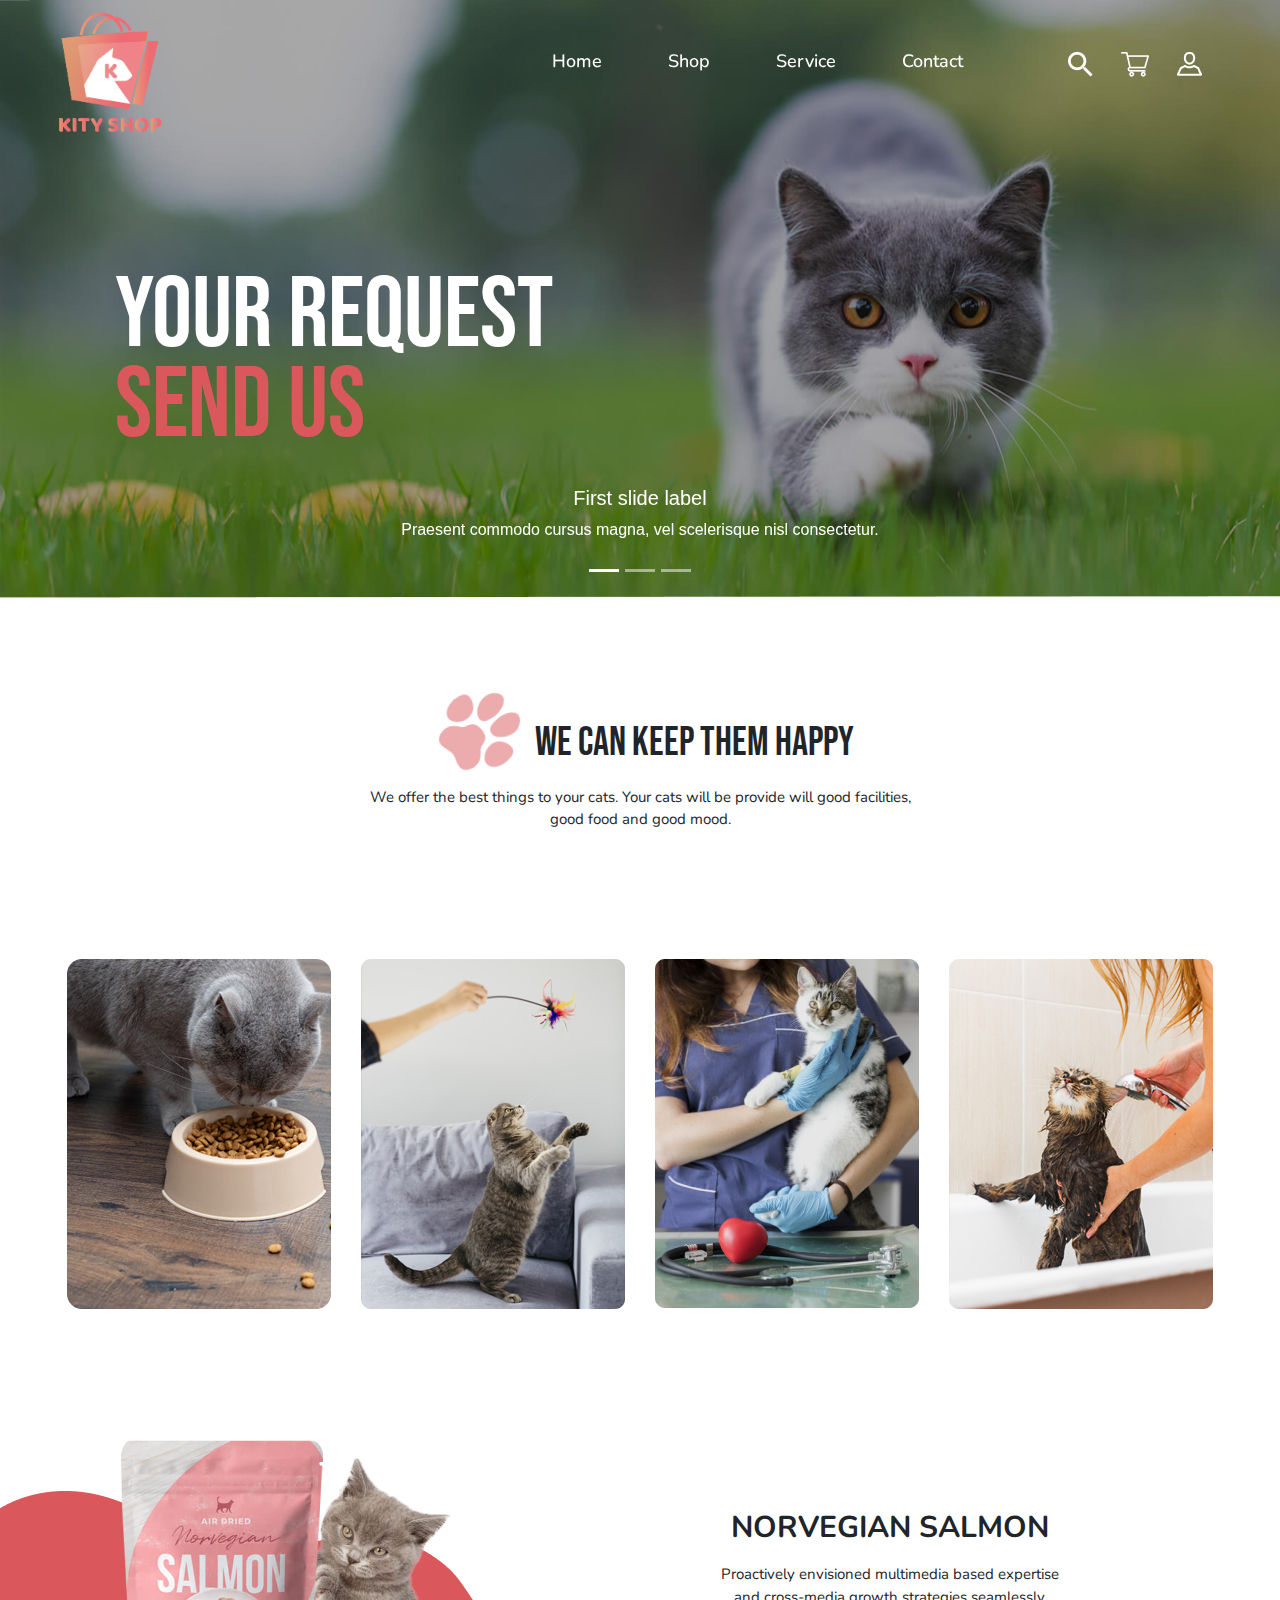
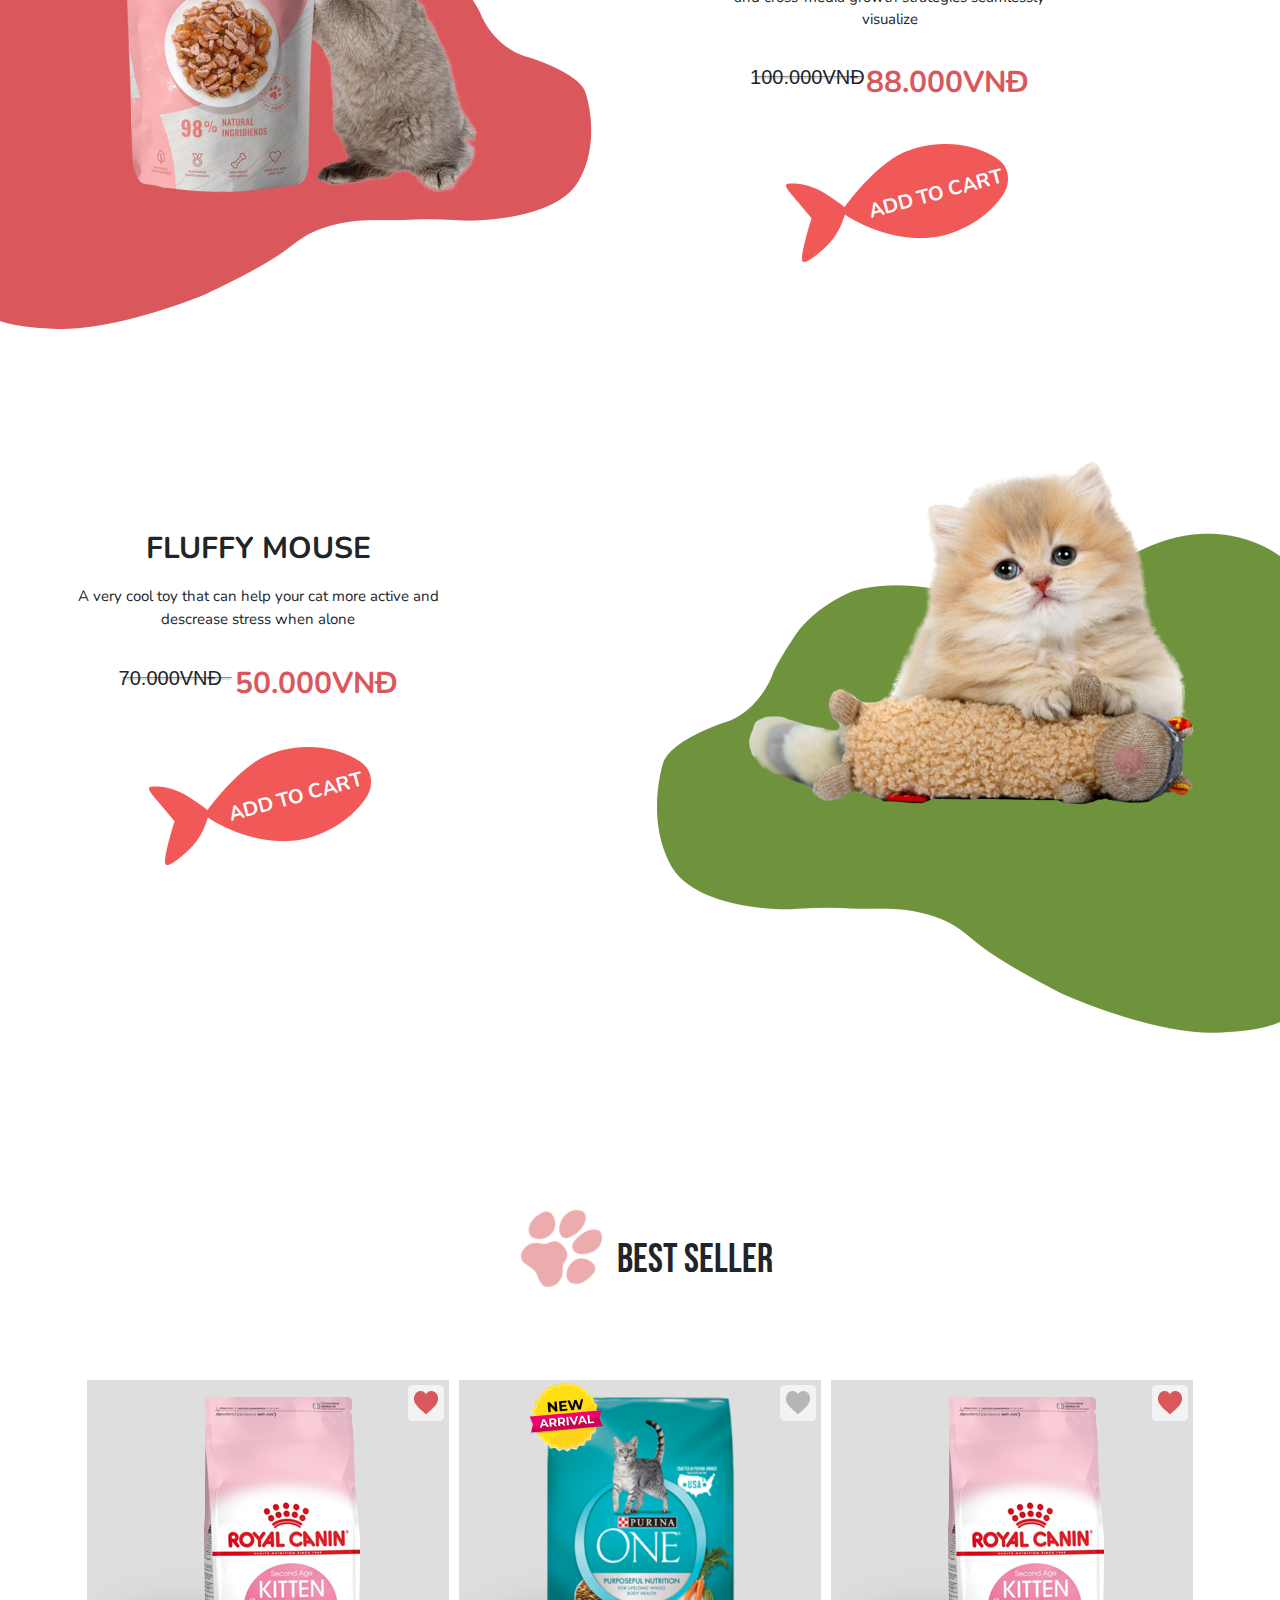
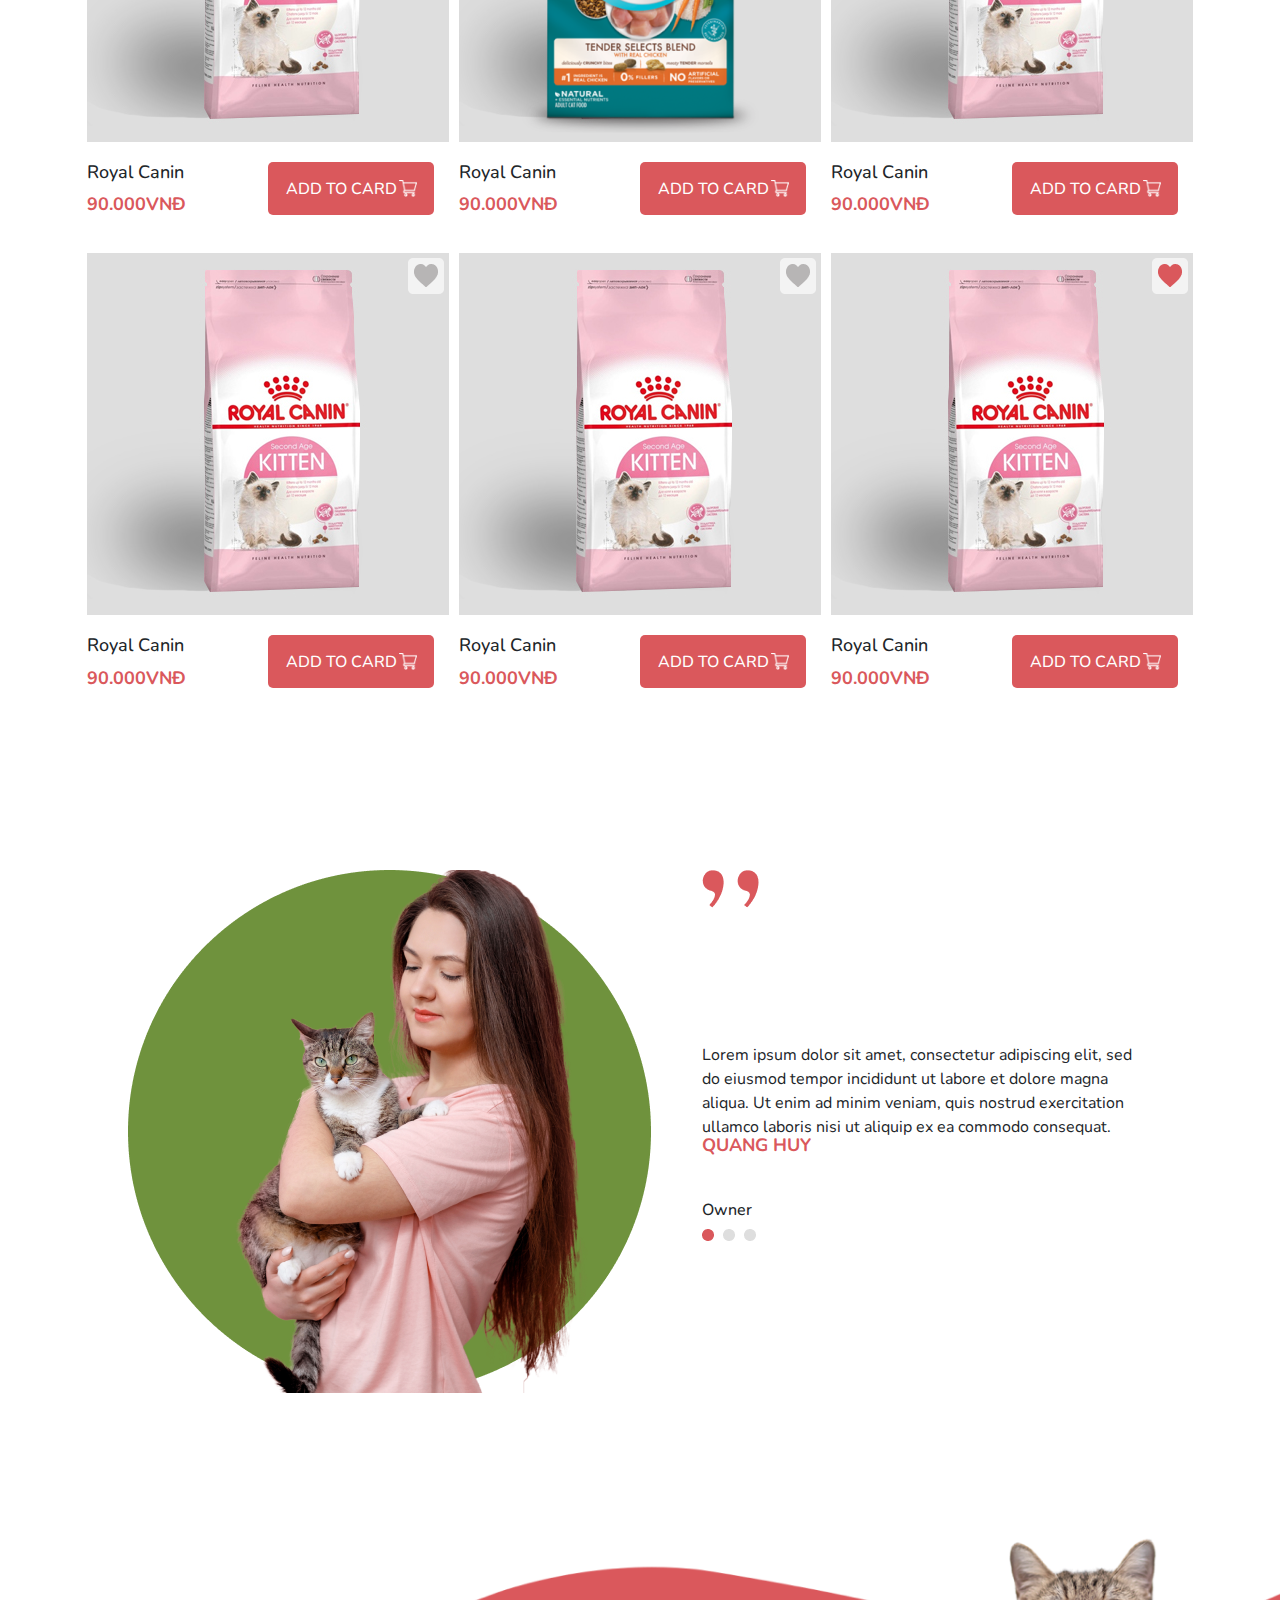
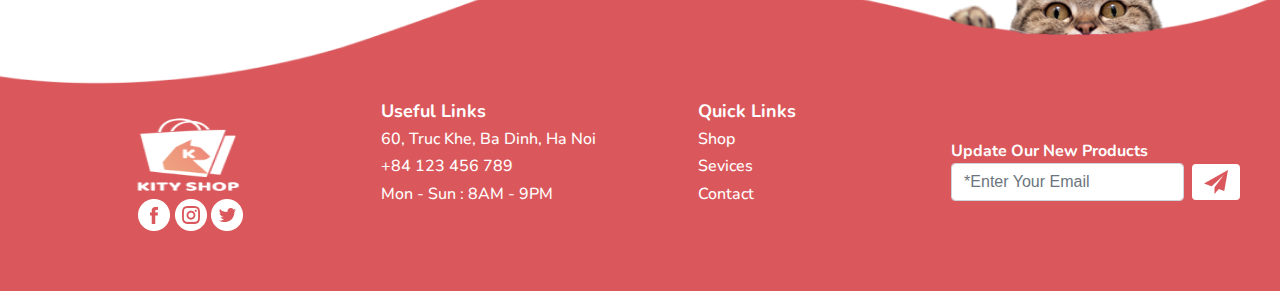
==== index.html @ b486cd7b "Abc" ====
<!DOCTYPE html>
<html lang="en">

<head>
    <meta charset="UTF-8">
    <meta name="viewport" content="width=device-width, initial-scale=1.0">
    <title>Document</title>
    <link href="https://fonts.googleapis.com/css2?family=Nunito&display=swap" rel="stylesheet">
    <link href="https://fonts.googleapis.com/css2?family=Bebas+Neue&display=swap" rel="stylesheet">

    <!-- css bs4 -->
    <link rel="stylesheet" href="https://stackpath.bootstrapcdn.com/bootstrap/4.3.1/css/bootstrap.min.css" integrity="sha384-ggOyR0iXCbMQv3Xipma34MD+dH/1fQ784/j6cY/iJTQUOhcWr7x9JvoRxT2MZw1T" crossorigin="anonymous">

    <link rel="stylesheet" href="./style/index/style.css">

</head>

<body>

    <div id="carouselId" class="carousel slide slideOfYou" data-ride="carousel">
        <div class="menu">
            <img src="./public/image/logo-final.png" alt="" class="menu-logo">
            <div class="menu-between">
                <h3 class="between-child"><a href="#">Home</a></h3>
                <h3 class="between-child"><a href="#">Shop</a></h3>
                <h3 class="between-child"><a href="#">Service</a></h3>
                <h3 class="between-child"><a href="./contact.html">Contact</a></h3>
            </div>
            <div class="menu-right">
                <a href="#"><img src="./public/icons/search.png" alt=""></i>
                </a>
                <a href="#"><img src="./public/icons/shopping.png" alt=""></a>
                <a href="#"><img src="./public/icons/user.png" alt=""></a>
            </div>
        </div>
        <h1 class="sendUs">SEND US</h1>
        <h2 class="yourRequest">YOUR REQUEST</h2>

        <ol class="carousel-indicators">
            <li data-target="#carouselId" data-slide-to="0" class="active"></li>
            <li data-target="#carouselId" data-slide-to="1"></li>
            <li data-target="#carouselId" data-slide-to="2"></li>
        </ol>
        <div class="carousel-inner" role="listbox">
            <div class="carousel-item active">
                <img src="./public/image/index/header.png" alt="First slide">
                <div class="carousel-caption d-none d-md-block">
                    <h5>First slide label</h5>
                    <p>Praesent commodo cursus magna, vel scelerisque nisl consectetur.</p>
                </div>
            </div>
            <div class="carousel-item">
                <img src="./public/image/index/header.png" alt="Second slide">
                <div class="carousel-caption d-none d-md-block">
                    <h5>Second slide label</h5>
                    <p>Praesent commodo cursus magna, vel scelerisque nisl consectetur.</p>
                </div>
            </div>
            <div class="carousel-item">
                <img src="./public/image/index/header.png" alt="Third slide">
                <div class="carousel-caption d-none d-md-block">
                    <h5>Third slide label</h5>
                    <p>Praesent commodo cursus magna, vel scelerisque nisl consectetur.</p>
                </div>
            </div>
        </div>
        <!-- <a class="carousel-control-prev" href="#carouselId" role="button" data-slide="prev">
            <span class="carousel-control-prev-icon" aria-hidden="true"></span>
            <span class="sr-only">Previous</span>
        </a>
        <a class="carousel-control-next" href="#carouselId" role="button" data-slide="next">
            <span class="carousel-control-next-icon" aria-hidden="true"></span>
            <span class="sr-only">Next</span>
        </a> -->
    </div>


    <!-- <header>
        <div class="menu">
            <img src="./public/image/logo-final.png" alt="" class="menu-logo">
            <div class="menu-between">
                <h3 class="between-child"><a href="#">Home</a></h3>
                <h3 class="between-child"><a href="#">Shop</a></h3>
                <h3 class="between-child"><a href="#">Service</a></h3>
                <h3 class="between-child"><a href="#">Contact</a></h3>
            </div>
            <div class="menu-right">
                <a href="#"><img src="./public/icons/search.png" alt=""></i>
                </a>
                <a href="#"><img src="./public/icons/shopping.png" alt=""></a>
                <a href="#"><img src="./public/icons/user.png" alt=""></a>
            </div>
        </div>
        <h1 class="sendUs">SEND US</h1>
        <h2 class="yourRequest">YOUR REQUEST</h2>
    </header> -->

    <main>
        <div class="main1">
            <div class="chan">
                <img src="./public/image/index/chan.png" class="xoay" alt="">
                <span class="weCan">We can keep them happy</span>
            </div>
            <span class="weOffer">We offer the best things to your cats. Your cats will be provide will good facilities,
                    <br/>
                    good food and good mood.</span>
        </div>

        <div class="main2">
            <div class="anh1">
                <img src="./public/image/index/food-go.png" alt="">
            </div>
            <div class="anh2">
                <img src="./public/image/index/accessories.png" alt="">
            </div>
            <div class="anh3">
                <img src="./public/image/index/cat-health.png" alt="">
            </div>
            <div class="anh4">
                <img src="./public/image/index/cat-spa.png" alt="">
            </div>
        </div>

        <div class="main3">
            <div class="img3">
                <img src="./public/image/index/salmon.png" alt="">
            </div>
            <div class="tex3">
                <h3>NORVEGIAN SALMON</h3>
                <span>Proactively envisioned multimedia based expertise and cross-media growth strategies seamlessly visualize</span>
                <div class="price">
                    <div class="hr">
                        <h5>100.000VNĐ</h5>
                        <img src="./public/image/index/hr.png" alt="">
                    </div>
                    <h3>88.000VNĐ</h3>
                </div>
                <div class="fish">
                    <img src="./public/image/index/fish.png" alt="">
                    <span>ADD TO CART</span>
                </div>
            </div>
        </div>

        <div class="main4">
            <div class="tex4">
                <h3>FLUFFY MOUSE</h3>
                <span>A very cool toy that can help your cat more active and descrease stress when alone</span>
                <div class="price">
                    <div class="hr">
                        <h5>70.000VNĐ</h5>
                        <img src="./public/image/index/hr.png" alt="">
                    </div>
                    <h3>50.000VNĐ</h3>
                </div>
                <div class="fish">
                    <img src="./public/image/index/fish.png" alt="">
                    <span>ADD TO CART</span>
                </div>
            </div>
            <div class="img4">
                <img src="./public/image/index/fulffy-mouse.png" alt="">
            </div>
        </div>

        <div class="b-seller">
            <img src="./public/image/index/chan.png" class="xoay" alt="">
            <span class="weCan">BEST SELLER</span>
        </div>

        <div class="main5">
            <div class="cate">
                <div class="prod">
                    <img class="prod-child1" src="./public/image/index/heart.png" alt="">
                    <img class="prod-child2" src="./public/image/index/product.png" alt="product">
                    <div class="add-cart">
                        <div class="tex">
                            <h3>Royal Canin</h3>
                            <span>90.000VNĐ</span>
                        </div>
                        <div class="btn-cart">
                            <button class="btn-flex">
                                <h4>ADD TO CARD</h4>
                                <img src="./public/icons/shopping-mini.png" alt="i">
                            </button>
                        </div>
                    </div>
                </div>

                <div class="prodImg">
                    <img class="prodImg4" src="./public/image/index/new-arrival.png" alt="">
                    <img class="prodImg3" src="./public/image/index/heart-default.png" alt="">
                    <img class="prodImg2" src="./public/image/index/product1.png" alt="product">
                    <img class="prodImg1" src="./public/image/index/product.png" alt="product">
                    <div class="add-cart">
                        <div class="tex">
                            <h3>Royal Canin</h3>
                            <span>90.000VNĐ</span>
                        </div>
                        <div class="btn-cart">
                            <button class="btn-flex">
                                <h4>ADD TO CARD</h4>
                                <img src="./public/icons/shopping-mini.png" alt="i">
                            </button>
                        </div>
                    </div>
                </div>
                <div class="prod">
                    <img class="prod-child1" src="./public/image/index/heart.png" alt="">
                    <img class="prod-child2" src="./public/image/index/product.png" alt="product">
                    <div class="add-cart">
                        <div class="tex">
                            <h3>Royal Canin</h3>
                            <span>90.000VNĐ</span>
                        </div>
                        <div class="btn-cart">
                            <button class="btn-flex">
                                <h4>ADD TO CARD</h4>
                                <img src="./public/icons/shopping-mini.png" alt="i">
                            </button>
                        </div>
                    </div>
                </div>
            </div>
            <div class="cate" style="margin-top:10px">
                <div class="prod">
                    <img class="prod-child1" src="./public/image/index/heart-default.png" alt="">
                    <img class="prod-child2" src="./public/image/index/product.png" alt="product">
                    <div class="add-cart">
                        <div class="tex">
                            <h3>Royal Canin</h3>
                            <span>90.000VNĐ</span>
                        </div>
                        <div class="btn-cart">
                            <button class="btn-flex">
                                <h4>ADD TO CARD</h4>
                                <img src="./public/icons/shopping-mini.png" alt="i">
                            </button>
                        </div>
                    </div>
                </div>
                <div class="prod">
                    <img class="prod-child1" src="./public/image/index/heart-default.png" alt="">
                    <img class="prod-child2" src="./public/image/index/product.png" alt="product">
                    <div class="add-cart">
                        <div class="tex">
                            <h3>Royal Canin</h3>
                            <span>90.000VNĐ</span>
                        </div>
                        <div class="btn-cart">
                            <button class="btn-flex">
                                <h4>ADD TO CARD</h4>
                                <img src="./public/icons/shopping-mini.png" alt="i">
                            </button>
                        </div>
                    </div>
                </div>
                <div class="prod">
                    <img class="prod-child1" src="./public/image/index/heart.png" alt="">
                    <img class="prod-child2" src="./public/image/index/product.png" alt="product">
                    <div class="add-cart">
                        <div class="tex">
                            <h3>Royal Canin</h3>
                            <span>90.000VNĐ</span>
                        </div>
                        <div class="btn-cart">
                            <button class="btn-flex">
                                <h4>ADD TO CARD</h4>
                                <img src="./public/icons/shopping-mini.png" alt="i">
                            </button>
                        </div>
                    </div>
                </div>
            </div>
        </div>

        <div class="main6">
            <div class="img6">
                <img class="img6-1" src="./public/image/index/owner.png" alt="owner">
                <img src="./public/image/index/owner-green.png" alt="">
            </div>
            <div class="tex6">
                <img src="./public/image/index/icon-owenr.png" alt="">
                <span>Lorem ipsum dolor sit amet, consectetur adipiscing elit, sed do eiusmod tempor incididunt ut labore et dolore magna aliqua. Ut enim ad minim veniam, quis nostrud exercitation ullamco laboris nisi ut aliquip ex ea commodo consequat.</span>
                <h3>QUANG HUY</h3>
                <h4>Owner</h4>
                <div class="icons-main6">
                    <img src="./public/image/index/ellipse1.png" alt="icon">
                    <img src="./public/image/index/ellipse2.png" alt="icon">
                    <img src="./public/image/index/ellipse2.png" alt="icon">
                </div>
            </div>
        </div>
    </main>

    <footer>
        <img src="./public/image/footer.png" class="bg" alt="">
        <div class="footer-logo">
            <div class="kity-shop">
                <img src="./public/image/logo-footer.png" class="logo" alt="" srcset="">
                <div class="icons">
                    <img src="./public/icons/GroupFB.png" alt="">
                    <img src="./public/icons/GroupCamera.png" alt="">
                    <img src="./public/icons/GroupTwiter.png" alt="">
                </div>
            </div>
            <div class="about-us">
                <h2 class="top">Useful Links</h2>
                <h3 class="text1">60, Truc Khe, Ba Dinh, Ha Noi</h3>
                <h3 class="text1">+84 123 456 789</h3>
                <h3 class="text1">Mon - Sun : 8AM - 9PM</h3>
            </div>
            <div class="quick-link">
                <h2 class="top">Quick Links</h2>
                <h3 class="text2">Shop</h3>
                <h3 class="text2">Sevices</h3>
                <h3 class="text2">Contact</h3>
            </div>
            <div class="update-our">
                <span>Update Our New Products</span>
                <div class="text-input">
                    <form class="form-inline">
                        <label class="sr-only" for="inlineFormInputName2">Name</label>
                        <input type="text" class="form-control mb-2 mr-sm-2" id="inlineFormInputName2" placeholder="*Enter Your Email">
                        <label class="sr-only" for="inlineFormInputGroupUsername2">Username</label>
                        <button type="submit" class="btn btn-primary mb-2" style="background-color: white; border: none;"><img src="./public/icons/send 1.png" alt=""></button>
                    </form>
                </div>
            </div>
        </div>
    </footer>

    <!-- jquery -->
    <script src="https://code.jquery.com/jquery-3.3.1.slim.min.js" integrity="sha384-q8i/X+965DzO0rT7abK41JStQIAqVgRVzpbzo5smXKp4YfRvH+8abtTE1Pi6jizo" crossorigin="anonymous"></script>
    <script src="https://cdnjs.cloudflare.com/ajax/libs/popper.js/1.14.7/umd/popper.min.js" integrity="sha384-UO2eT0CpHqdSJQ6hJty5KVphtPhzWj9WO1clHTMGa3JDZwrnQq4sF86dIHNDz0W1" crossorigin="anonymous"></script>
    <script src="https://stackpath.bootstrapcdn.com/bootstrap/4.3.1/js/bootstrap.min.js" integrity="sha384-JjSmVgyd0p3pXB1rRibZUAYoIIy6OrQ6VrjIEaFf/nJGzIxFDsf4x0xIM+B07jRM" crossorigin="anonymous"></script>
</body>

</html>
---- style/index/style.css ----
* {
  margin: 0;
  padding: 0; }

.slideOfYou {
  position: relative;
  z-index: 1; }
  .slideOfYou .menu {
    z-index: 2;
    position: absolute;
    display: flex;
    width: 100%; }
    .slideOfYou .menu .menu-logo {
      width: 18%;
      height: 18%; }
    .slideOfYou .menu .menu-between {
      width: 41%;
      display: flex;
      margin-left: 10%;
      padding-left: 10%;
      padding-top: 4%; }
      .slideOfYou .menu .menu-between .between-child {
        margin-left: 18%;
        font-size: 18px;
        font-family: "Nunito", sans-serif; }
        .slideOfYou .menu .menu-between .between-child a {
          text-decoration: none;
          color: white; }
          .slideOfYou .menu .menu-between .between-child a:hover {
            text-decoration: underline;
            transition: 0.5s;
            text-decoration-color: #da585c; }
    .slideOfYou .menu .menu-right {
      width: 20%;
      padding-top: 4%;
      margin-left: 15%; }
      .slideOfYou .menu .menu-right img {
        font-size: 32px;
        padding-left: 10%; }
  .slideOfYou .sendUs {
    position: absolute;
    z-index: 2;
    color: #da585c;
    margin-top: 27%;
    margin-left: 9%;
    font-size: 100px;
    font-family: "Bebas Neue", cursive; }
  .slideOfYou .yourRequest {
    z-index: 2;
    position: absolute;
    color: white;
    margin-top: 20%;
    margin-left: 9%;
    font-size: 100px;
    font-family: "Bebas Neue", cursive; }

header {
  background-image: url("../../public/image/index/header.png");
  background-repeat: no-repeat;
  background-attachment: fixed;
  background-size: 100% 93%;
  width: 100%;
  height: 600px; }
  header .menu {
    display: flex;
    width: 100%; }
    header .menu .menu-logo {
      width: 18%;
      height: 18%; }
    header .menu .menu-between {
      width: 41%;
      display: flex;
      padding-left: 20%;
      padding-top: 4%; }
      header .menu .menu-between .between-child {
        margin-left: 10%;
        font-size: 18px;
        font-family: "Nunito", sans-serif; }
        header .menu .menu-between .between-child a {
          text-decoration: none;
          color: white; }
          header .menu .menu-between .between-child a:hover {
            text-decoration: underline;
            transition: 0.5s;
            text-decoration-color: #da585c; }
    header .menu .menu-right {
      width: 20%;
      padding-top: 4%;
      margin-left: -3%; }
      header .menu .menu-right img {
        font-size: 32px;
        padding-left: 10%; }
  header .sendUs {
    color: #da585c;
    margin-top: 5%;
    margin-left: 9%;
    font-size: 100px;
    font-family: "Bebas Neue", cursive; }
  header .yourRequest {
    color: white;
    margin-left: 9%;
    font-size: 100px;
    font-family: "Bebas Neue", cursive; }

main .main1 {
  margin-top: 6%;
  margin-bottom: 10%; }
  main .main1 .chan {
    display: flex;
    font-family: "Bebas Neue", cursive;
    font-size: 40px;
    justify-content: center; }
    main .main1 .chan .xoay {
      transform: rotate(-10deg); }
    main .main1 .chan .weCan {
      padding-top: 3%; }
  main .main1 .weOffer {
    width: 100%;
    display: block;
    text-align: center;
    font-family: "Nunito", sans-serif;
    font-size: 15px; }
main .main2 {
  display: flex;
  justify-content: center; }
  main .main2 img {
    padding: 0px 15px 0px 15px; }
main .main3 {
  display: flex;
  width: 100%;
  margin-top: 120px; }
  main .main3 .img3 {
    width: 50%; }
  main .main3 .tex3 {
    width: 50%;
    margin-left: 6%;
    margin-right: 17%;
    padding-top: 5%; }
    main .main3 .tex3 h3 {
      margin-top: 5%;
      font-family: "Nunito", sans-serif;
      font-size: 30px;
      font-weight: bold;
      text-align: center; }
    main .main3 .tex3 span {
      margin-top: 5%;
      font-size: 15px;
      font-family: "Nunito", sans-serif;
      display: block;
      text-align: center; }
    main .main3 .tex3 .price {
      margin-top: 5%;
      display: flex;
      justify-content: center; }
      main .main3 .tex3 .price .hr {
        margin-top: 5%;
        position: relative; }
        main .main3 .tex3 .price .hr h5 {
          position: absolute; }
        main .main3 .tex3 .price .hr img {
          height: 4px;
          width: 116px; }
      main .main3 .tex3 .price h3 {
        color: #da585c;
        font-family: "Nunito", sans-serif;
        font-size: 30px;
        font-weight: bold; }
    main .main3 .tex3 .fish {
      position: relative;
      margin-top: 5%; }
      main .main3 .tex3 .fish img {
        margin-left: 20%;
        margin-top: 5%; }
      main .main3 .tex3 .fish span {
        top: 35px;
        left: 150px;
        position: absolute;
        transform: rotate(-15deg);
        font-family: "Nunito", sans-serif;
        font-size: 20px;
        font-weight: bold;
        color: white; }
main .main4 {
  width: 100%;
  display: flex;
  margin-top: 120px;
  margin-bottom: 120px; }
  main .main4 .tex4 {
    width: 50%;
    margin-left: 6%;
    margin-right: 17%;
    padding-top: 5%; }
    main .main4 .tex4 h3 {
      margin-top: 5%;
      font-family: "Nunito", sans-serif;
      font-size: 30px;
      font-weight: bold;
      text-align: center; }
    main .main4 .tex4 span {
      margin-top: 5%;
      font-size: 15px;
      font-family: "Nunito", sans-serif;
      display: block;
      text-align: center; }
    main .main4 .tex4 .price {
      margin-top: 5%;
      display: flex;
      justify-content: center; }
      main .main4 .tex4 .price .hr {
        margin-top: 5%;
        position: relative; }
        main .main4 .tex4 .price .hr h5 {
          position: absolute; }
        main .main4 .tex4 .price .hr img {
          height: 4px;
          width: 116px; }
      main .main4 .tex4 .price h3 {
        color: #da585c;
        font-family: "Nunito", sans-serif;
        font-size: 30px;
        font-weight: bold; }
    main .main4 .tex4 .fish {
      position: relative;
      margin-top: 5%; }
      main .main4 .tex4 .fish img {
        margin-left: 20%;
        margin-top: 5%; }
      main .main4 .tex4 .fish span {
        top: 35px;
        left: 150px;
        position: absolute;
        transform: rotate(-15deg);
        font-family: "Nunito", sans-serif;
        font-size: 20px;
        font-weight: bold;
        color: white; }
  main .main4 .img4 {
    width: 50%; }
    main .main4 .img4 img {
      float: right; }
main .b-seller {
  display: flex;
  font-family: "Bebas Neue", cursive;
  font-size: 40px;
  justify-content: center; }
  main .b-seller .xoay {
    transform: rotate(-10deg); }
  main .b-seller .weCan {
    padding-top: 3%; }
main .main5 {
  margin: 6%; }
  main .main5 .cate {
    display: flex;
    justify-content: center; }
    main .main5 .cate .prod {
      margin-left: 5px;
      margin-right: 5px;
      position: relative; }
      main .main5 .cate .prod .prod-child1 {
        position: absolute;
        top: 5px;
        right: 5px; }
      main .main5 .cate .prod .add-cart {
        display: flex;
        width: 100%;
        margin-top: 20px;
        margin-bottom: 25px; }
        main .main5 .cate .prod .add-cart .tex {
          width: 50%; }
          main .main5 .cate .prod .add-cart .tex h3 {
            font-size: 18px;
            font-family: "Nunito", sans-serif; }
          main .main5 .cate .prod .add-cart .tex span {
            font-size: 18px;
            font-family: "Nunito", sans-serif;
            color: #da585c;
            font-weight: bold; }
        main .main5 .cate .prod .add-cart .btn-cart {
          width: 50%; }
          main .main5 .cate .prod .add-cart .btn-cart .btn-flex {
            display: flex;
            justify-content: center;
            align-items: center;
            width: 166px;
            height: 53px;
            border: none;
            background-color: #da585c;
            border-radius: 5px; }
            main .main5 .cate .prod .add-cart .btn-cart .btn-flex h4 {
              padding-top: 10px;
              font-family: "Nunito", sans-serif;
              font-size: 16px;
              display: inline;
              color: white; }
            main .main5 .cate .prod .add-cart .btn-cart .btn-flex img {
              padding-left: 2px;
              width: 20px;
              height: 17px;
              color: white; }
    main .main5 .cate .prodImg {
      margin-left: 5px;
      margin-right: 5px;
      position: relative; }
      main .main5 .cate .prodImg .prodImg4 {
        z-index: 1;
        position: absolute;
        top: -12px;
        left: 58px; }
      main .main5 .cate .prodImg .prodImg3 {
        position: absolute;
        top: 5px;
        right: 5px; }
      main .main5 .cate .prodImg .prodImg2 {
        top: 8px;
        left: 48px;
        position: absolute; }
      main .main5 .cate .prodImg .add-cart {
        display: flex;
        width: 100%;
        margin-top: 20px;
        margin-bottom: 25px; }
        main .main5 .cate .prodImg .add-cart .tex {
          width: 50%; }
          main .main5 .cate .prodImg .add-cart .tex h3 {
            font-size: 18px;
            font-family: "Nunito", sans-serif; }
          main .main5 .cate .prodImg .add-cart .tex span {
            font-size: 18px;
            font-family: "Nunito", sans-serif;
            color: #da585c;
            font-weight: bold; }
        main .main5 .cate .prodImg .add-cart .btn-cart {
          width: 50%; }
          main .main5 .cate .prodImg .add-cart .btn-cart .btn-flex {
            display: flex;
            justify-content: center;
            align-items: center;
            width: 166px;
            height: 53px;
            border: none;
            background-color: #da585c;
            border-radius: 5px; }
            main .main5 .cate .prodImg .add-cart .btn-cart .btn-flex h4 {
              padding-top: 10px;
              font-family: "Nunito", sans-serif;
              font-size: 16px;
              display: inline;
              color: white; }
            main .main5 .cate .prodImg .add-cart .btn-cart .btn-flex img {
              padding-left: 2px;
              width: 20px;
              height: 17px;
              color: white; }
main .main6 {
  display: flex;
  margin: 12% 10% 6% 10%; }
  main .main6 .img6 {
    position: relative; }
    main .main6 .img6 .img6-1 {
      position: absolute; }
  main .main6 .tex6 {
    margin-left: 5%; }
    main .main6 .tex6 img {
      display: block; }
    main .main6 .tex6 span {
      font-family: "Nunito", sans-serif;
      font-size: 16px;
      display: block;
      margin-top: 30%; }
    main .main6 .tex6 h3 {
      margin-top: -1%;
      font-family: "Nunito", sans-serif;
      font-size: 18px;
      color: #da585c;
      font-weight: bold; }
    main .main6 .tex6 h4 {
      margin-top: 10%;
      font-family: "Nunito", sans-serif;
      font-size: 16px; }
    main .main6 .tex6 .icons-main6 {
      display: flex; }
      main .main6 .tex6 .icons-main6 img {
        margin-right: 2%; }

footer {
  width: 100%;
  height: 100px; }
  footer .bg {
    position: absolute;
    z-index: -1;
    width: 100%; }
  footer .footer-logo {
    padding-top: 13%;
    display: flex; }
    footer .footer-logo .kity-shop {
      width: 20%;
      padding-top: 6%;
      margin-left: 5%; }
      footer .footer-logo .kity-shop .logo {
        width: 75%;
        height: 50%;
        padding-left: 20%; }
      footer .footer-logo .kity-shop .icons {
        text-align: center; }
    footer .footer-logo .about-us {
      width: 20%;
      padding-top: 5%;
      margin-left: 5%; }
      footer .footer-logo .about-us .top {
        font-family: "Nunito", sans-serif;
        font-size: 18px;
        color: white;
        font-weight: bold; }
      footer .footer-logo .about-us .text1 {
        font-family: "Nunito", sans-serif;
        font-size: 16px;
        color: white; }
    footer .footer-logo .quick-link {
      width: 20%;
      padding-top: 5%;
      margin-left: 5%; }
      footer .footer-logo .quick-link .top {
        font-family: "Nunito", sans-serif;
        font-size: 18px;
        color: white;
        font-weight: bold; }
      footer .footer-logo .quick-link .text2 {
        font-family: "Nunito", sans-serif;
        font-size: 16px;
        color: white; }
    footer .footer-logo .update-our {
      width: 26%;
      padding-top: 8%; }
      footer .footer-logo .update-our span {
        font-family: "Nunito", sans-serif;
        font-size: 16px;
        color: white;
        font-weight: bold; }

/*# sourceMappingURL=style.css.map */
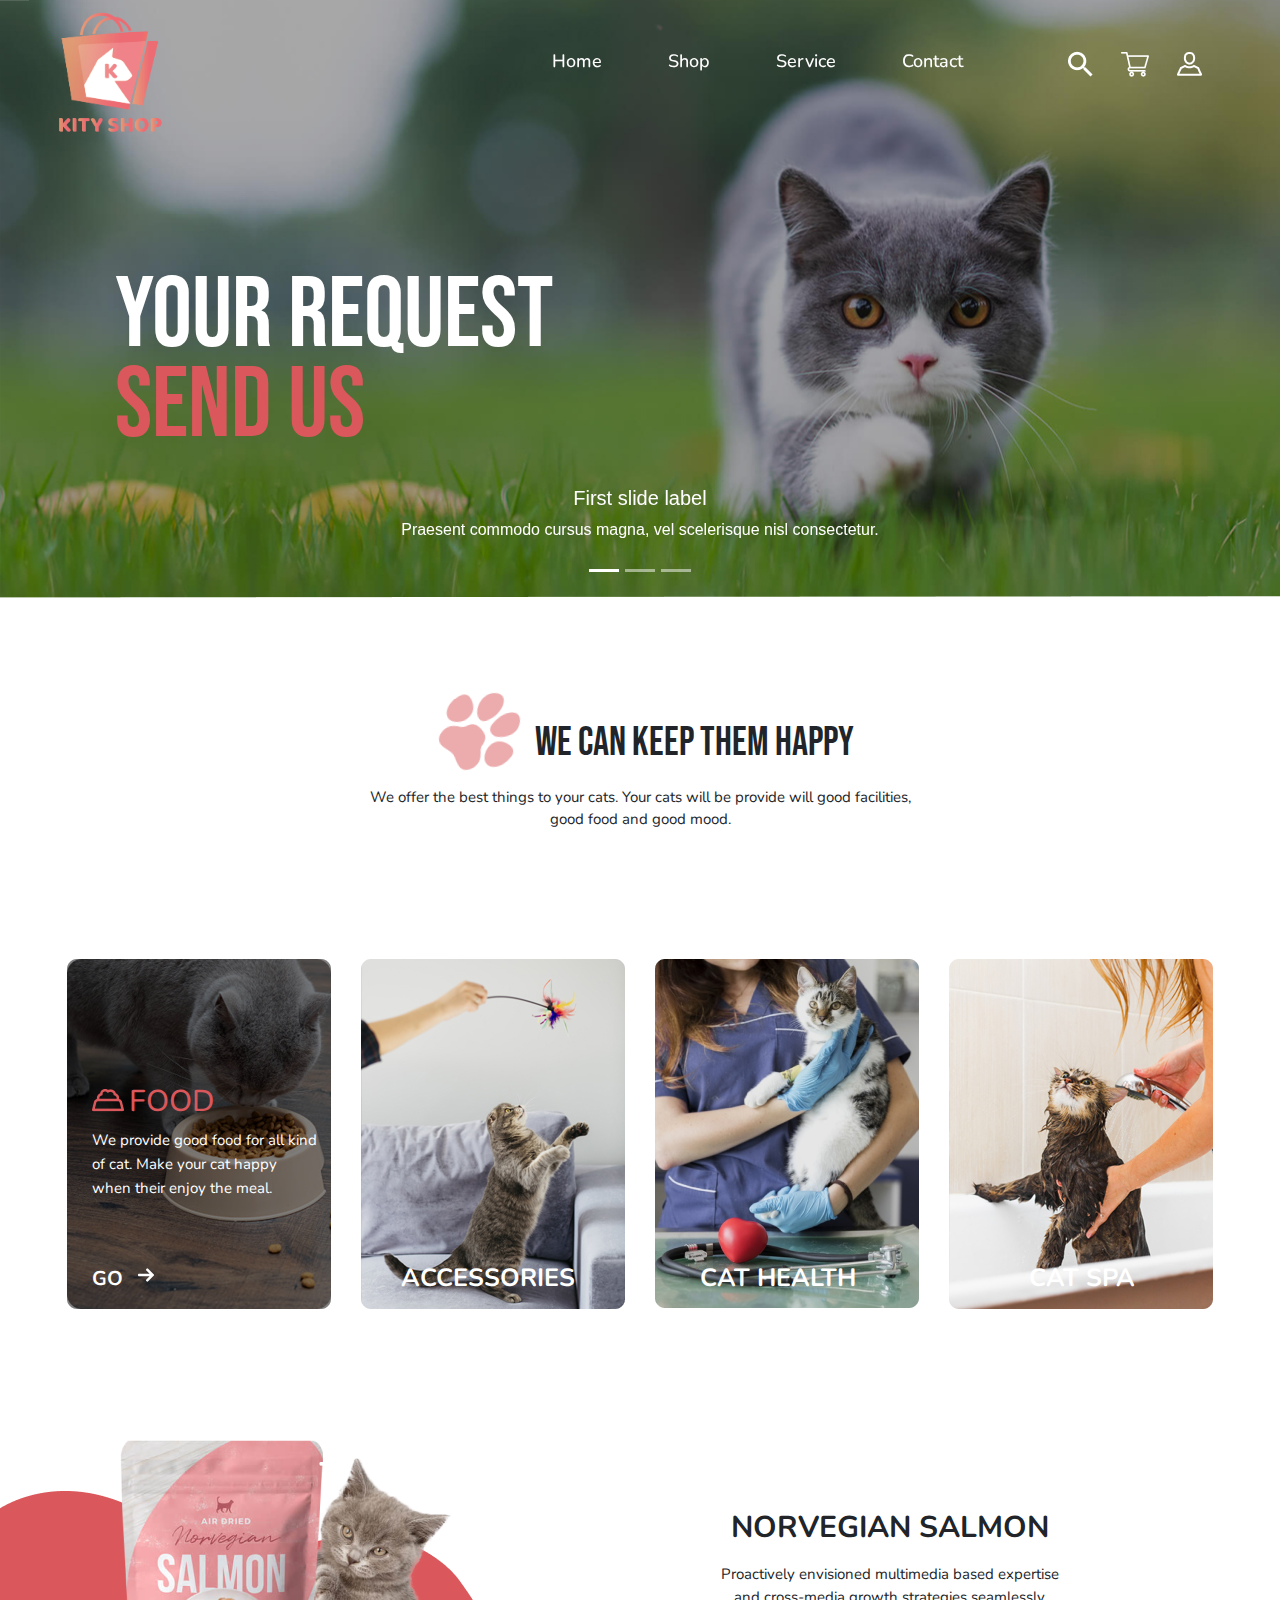
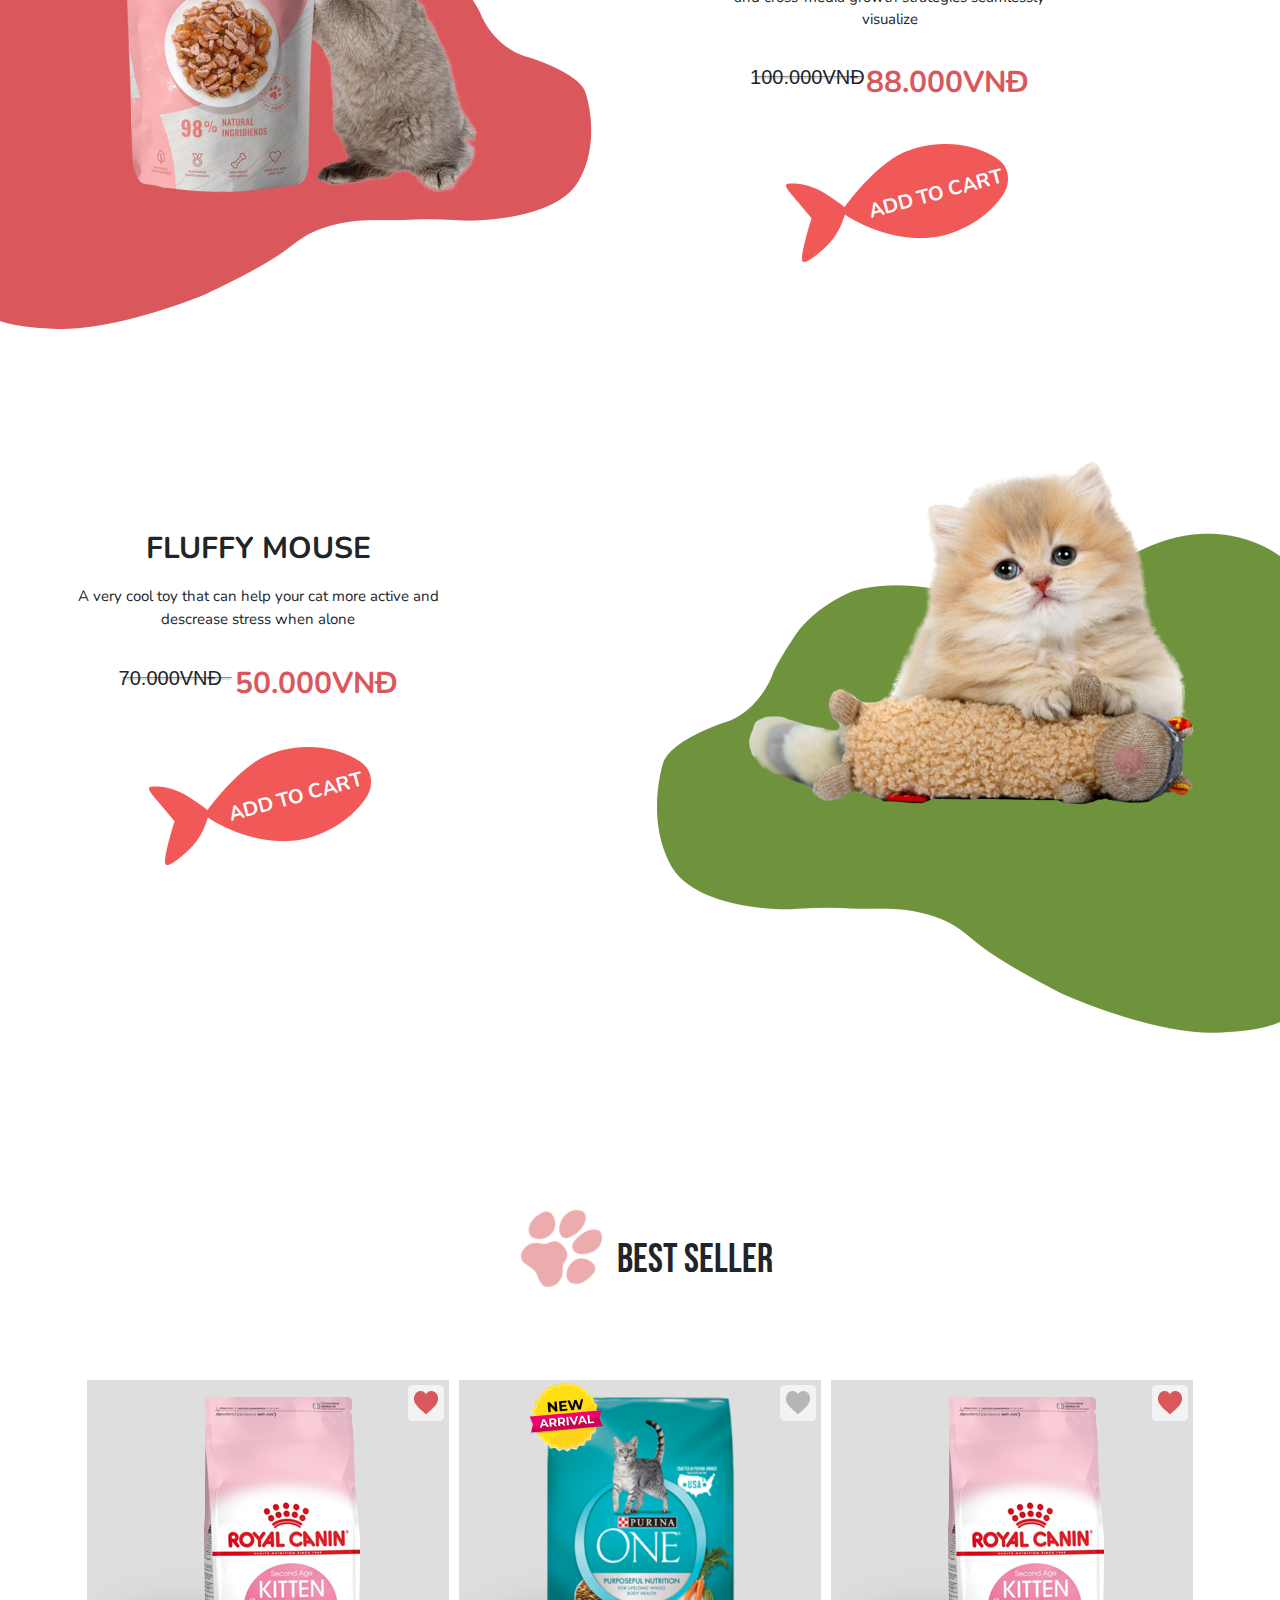
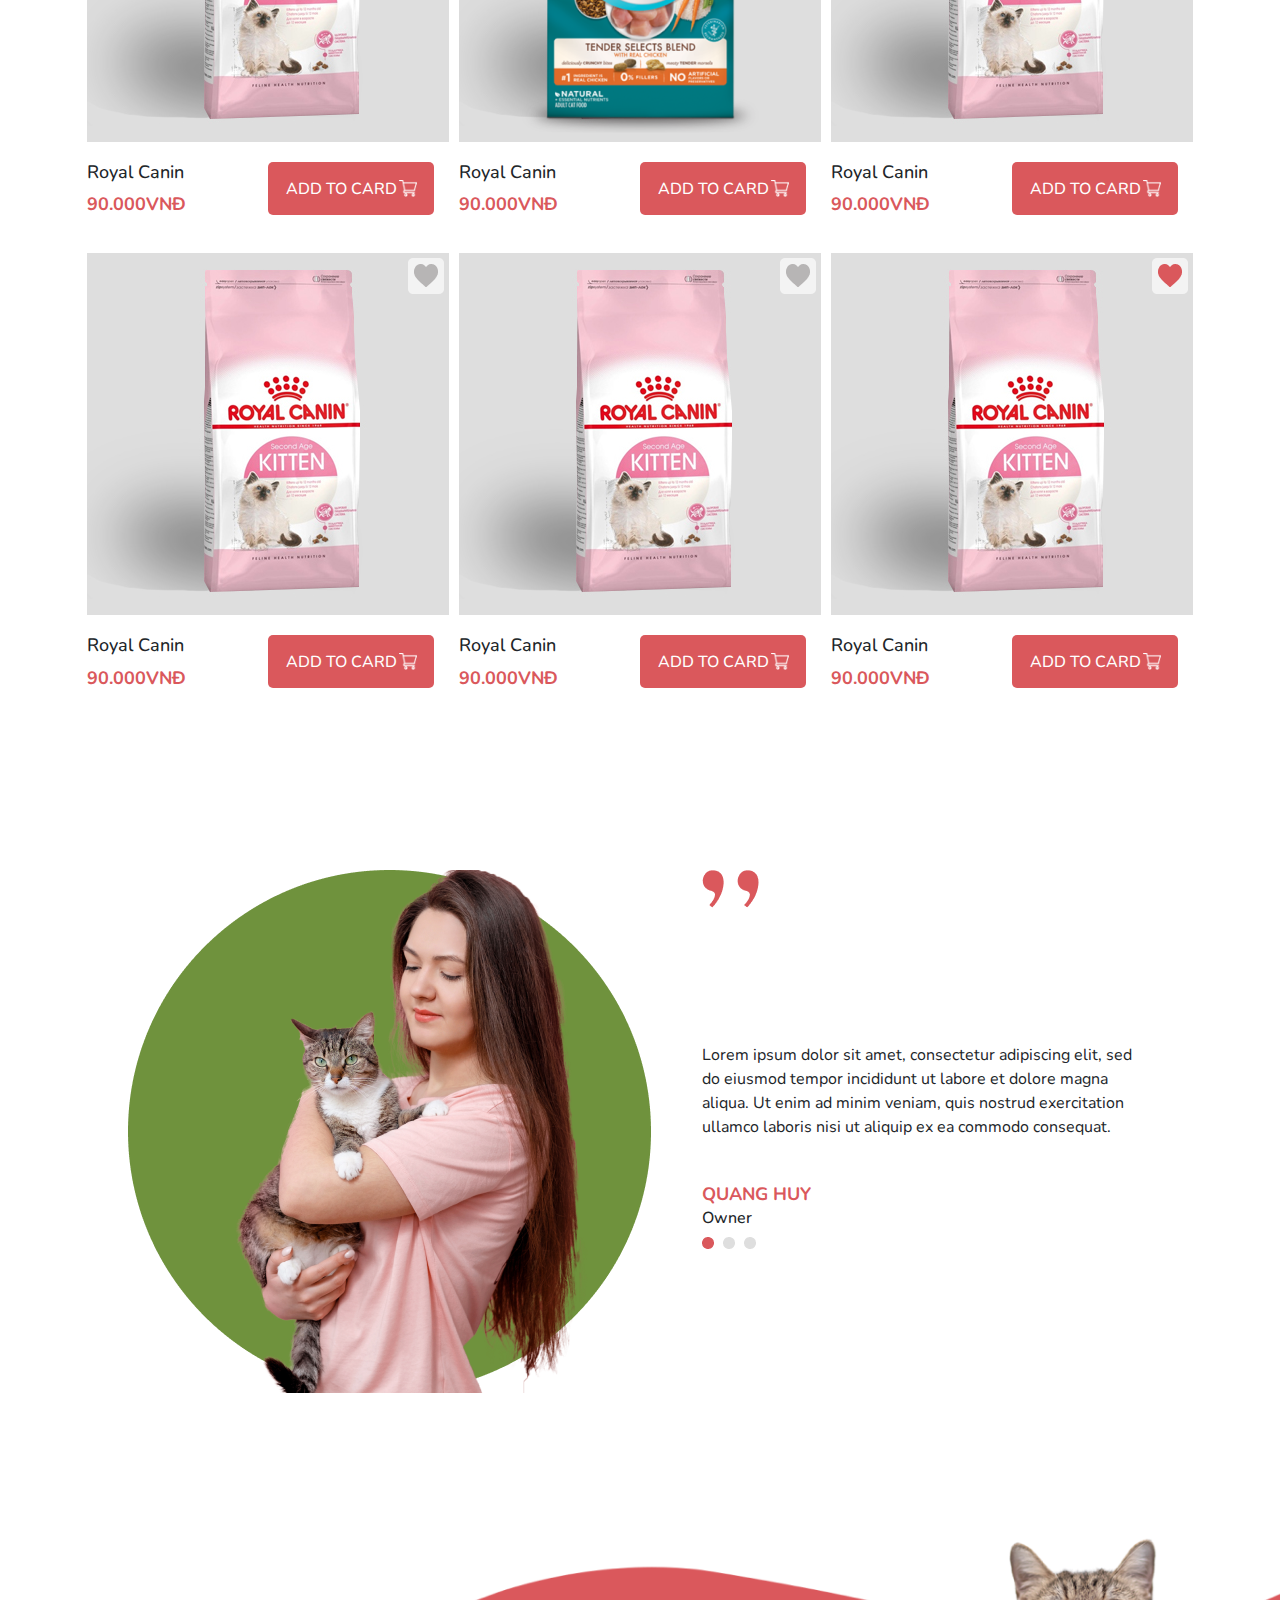
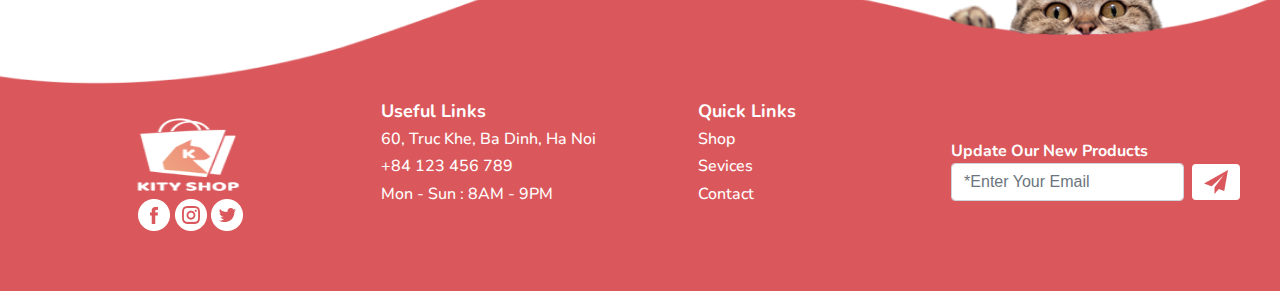
==== commit ea53a3d4: "Xong index" ====
--- a/index.html
+++ b/index.html
@@ -108,15 +108,30 @@
 
         <div class="main2">
             <div class="anh1">
+                <img class="bl" src="./public/image/index/black.png" alt="">
                 <img src="./public/image/index/food-go.png" alt="">
+                <div class="food">
+                    <div class="food-header">
+                        <img src="./public/image/index/food-go-icon.png" alt="">
+                        <h3>FOOD</h3>
+                    </div>
+                    <span>We provide good food for all kind of cat. Make your cat happy when their enjoy the meal.</span>
+                    <div class="food-footer">
+                        <h2>GO</h2>
+                        <img src="./public/icons/back.png" alt="">
+                    </div>
+                </div>
             </div>
             <div class="anh2">
+                <h3>ACCESSORIES</h3>
                 <img src="./public/image/index/accessories.png" alt="">
             </div>
             <div class="anh3">
+                <h3>CAT HEALTH</h3>
                 <img src="./public/image/index/cat-health.png" alt="">
             </div>
             <div class="anh4">
+                <h3>CAT SPA</h3>
                 <img src="./public/image/index/cat-spa.png" alt="">
             </div>
         </div>
--- a/style/index/style.css
+++ b/style/index/style.css
@@ -124,7 +124,76 @@
   display: flex;
   justify-content: center; }
   main .main2 img {
-    padding: 0px 15px 0px 15px; }
+    margin: 0px 15px 0px 15px; }
+  main .main2 .anh1 {
+    position: relative; }
+    main .main2 .anh1 .bl {
+      position: absolute;
+      z-index: 1; }
+    main .main2 .anh1 .food {
+      position: absolute;
+      top: 50px;
+      left: 40px;
+      width: 77%;
+      z-index: 2; }
+      main .main2 .anh1 .food .food-header {
+        display: flex;
+        margin-top: 33%; }
+        main .main2 .anh1 .food .food-header img {
+          width: 32px;
+          height: 32px;
+          margin-left: 0px;
+          margin-right: 5px; }
+        main .main2 .anh1 .food .food-header h3 {
+          color: #da585c;
+          font-family: "Nunito", sans-serif;
+          font-size: 30px; }
+      main .main2 .anh1 .food span {
+        margin-top: 5px;
+        font-family: "Nunito", sans-serif;
+        font-size: 15px;
+        color: white; }
+      main .main2 .anh1 .food .food-footer {
+        display: flex;
+        margin-top: 30%; }
+        main .main2 .anh1 .food .food-footer h2 {
+          font-size: 20px;
+          font-family: "Nunito", sans-serif;
+          font-weight: bold;
+          color: white; }
+        main .main2 .anh1 .food .food-footer img {
+          width: 16px;
+          height: 16px; }
+  main .main2 .anh2 {
+    position: relative; }
+    main .main2 .anh2 h3 {
+      position: absolute;
+      bottom: 8px;
+      left: 55px;
+      font-size: 25px;
+      font-weight: bold;
+      font-family: "Nunito", sans-serif;
+      color: white; }
+  main .main2 .anh3 {
+    position: relative; }
+    main .main2 .anh3 h3 {
+      position: absolute;
+      bottom: 8px;
+      left: 60px;
+      font-size: 25px;
+      font-weight: bold;
+      font-family: "Nunito", sans-serif;
+      color: white; }
+  main .main2 .anh4 {
+    position: relative; }
+    main .main2 .anh4 h3 {
+      position: absolute;
+      bottom: 8px;
+      left: 95px;
+      font-size: 25px;
+      font-weight: bold;
+      font-family: "Nunito", sans-serif;
+      color: white; }
 main .main3 {
   display: flex;
   width: 100%;
@@ -368,13 +437,13 @@
       display: block;
       margin-top: 30%; }
     main .main6 .tex6 h3 {
-      margin-top: -1%;
+      margin-top: 10%;
       font-family: "Nunito", sans-serif;
       font-size: 18px;
       color: #da585c;
       font-weight: bold; }
     main .main6 .tex6 h4 {
-      margin-top: 10%;
+      margin-top: -1%;
       font-family: "Nunito", sans-serif;
       font-size: 16px; }
     main .main6 .tex6 .icons-main6 {
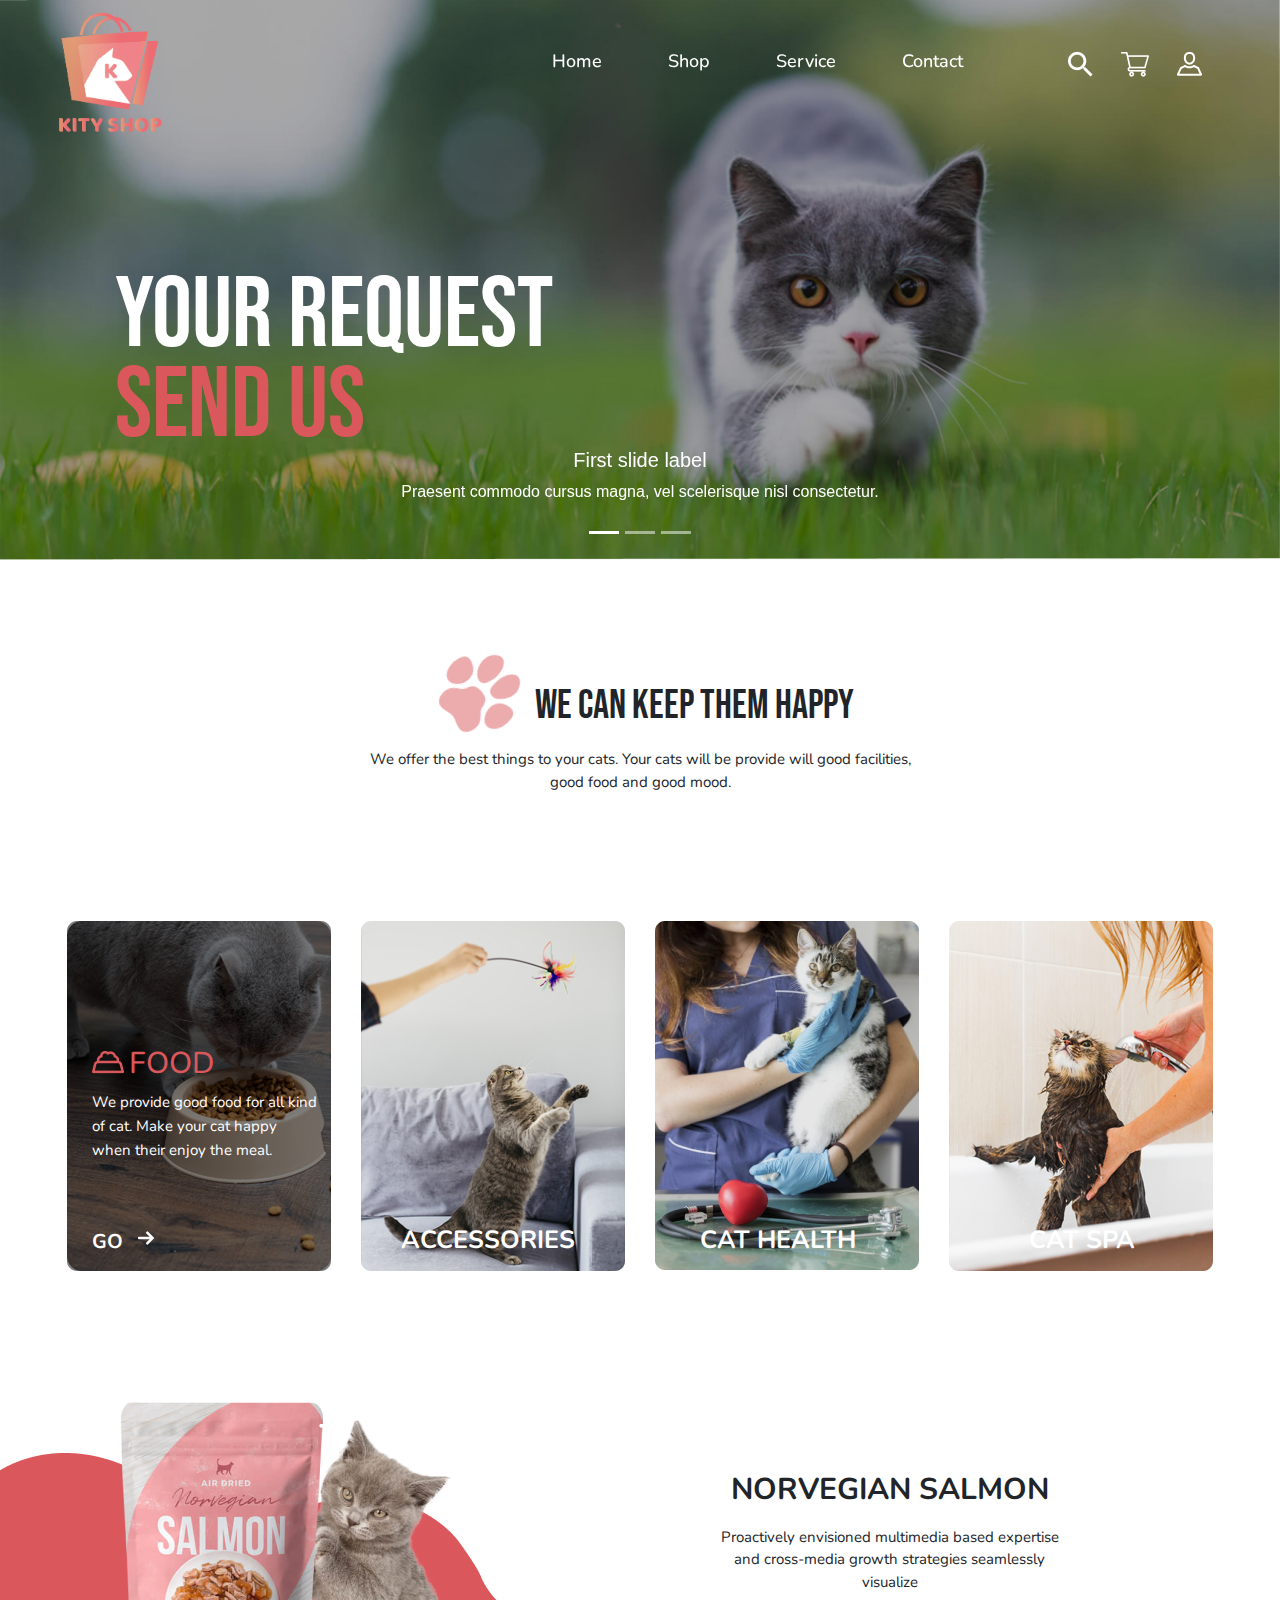
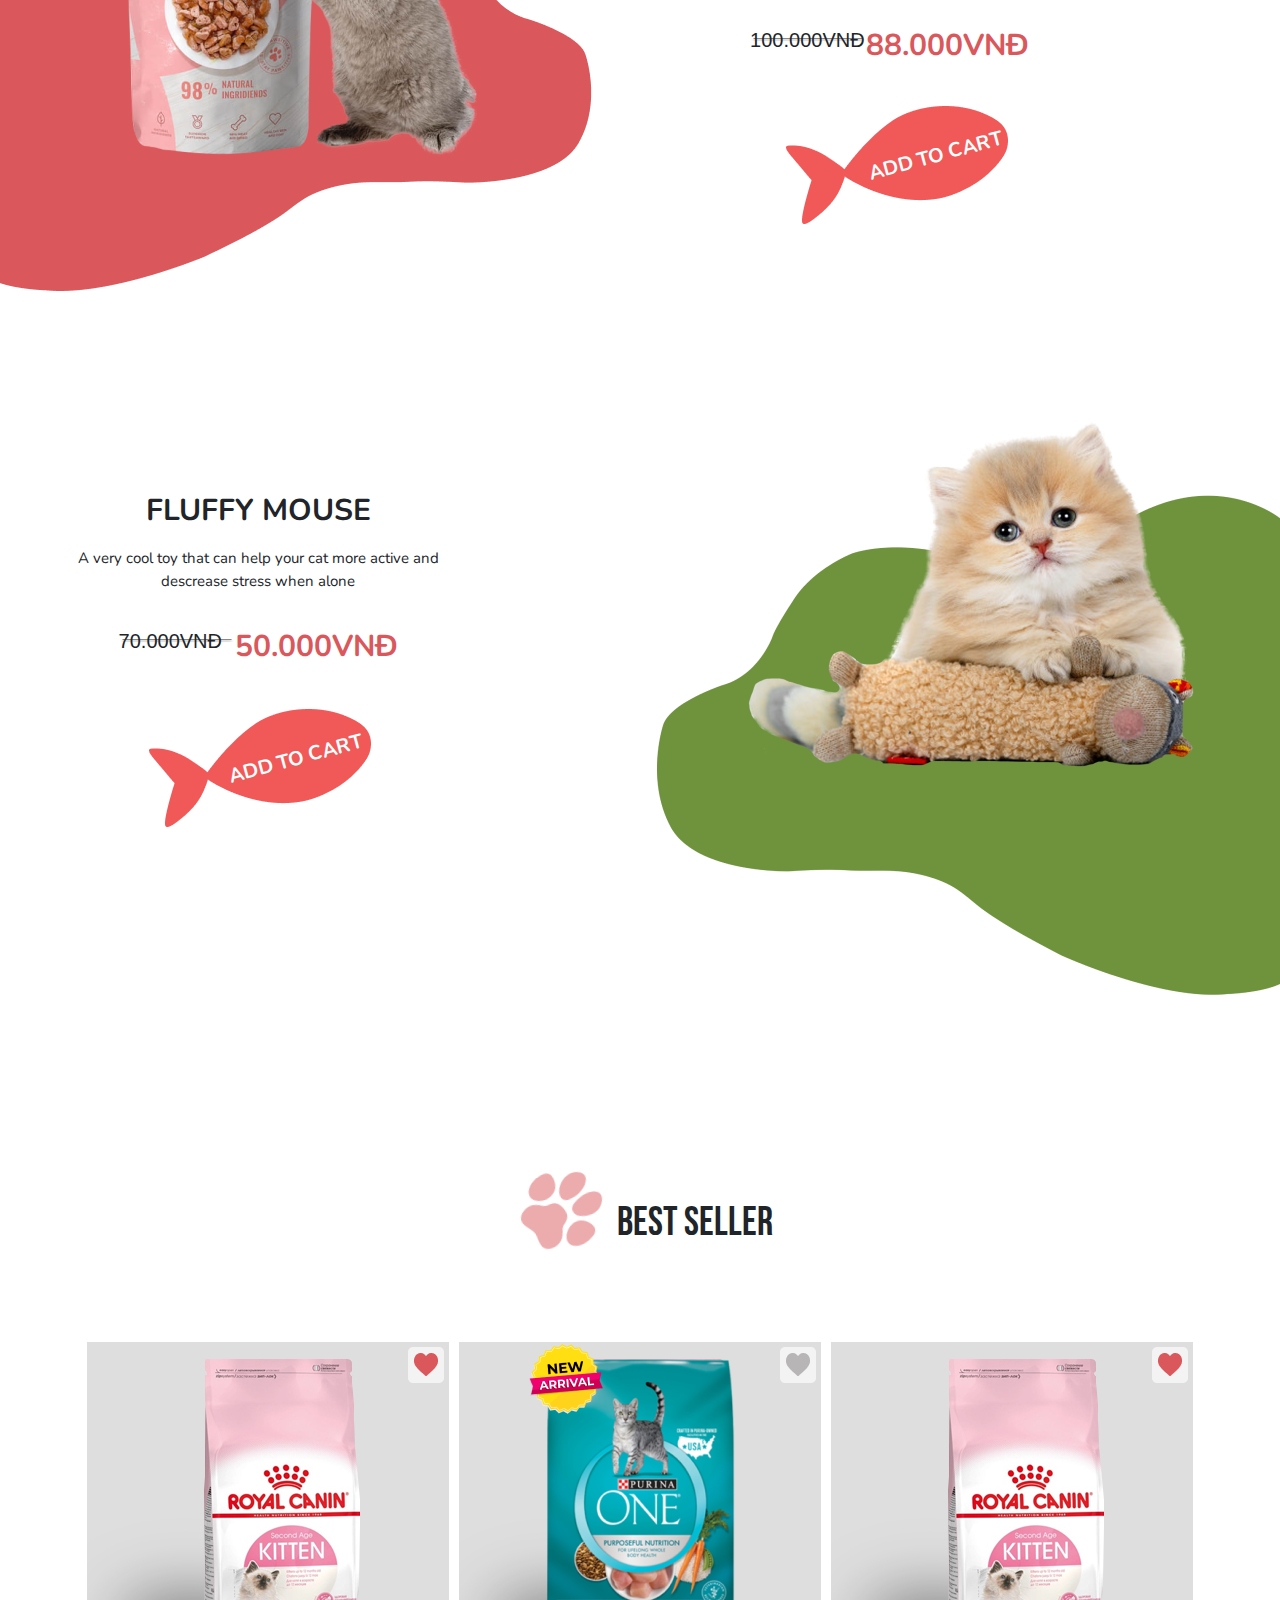
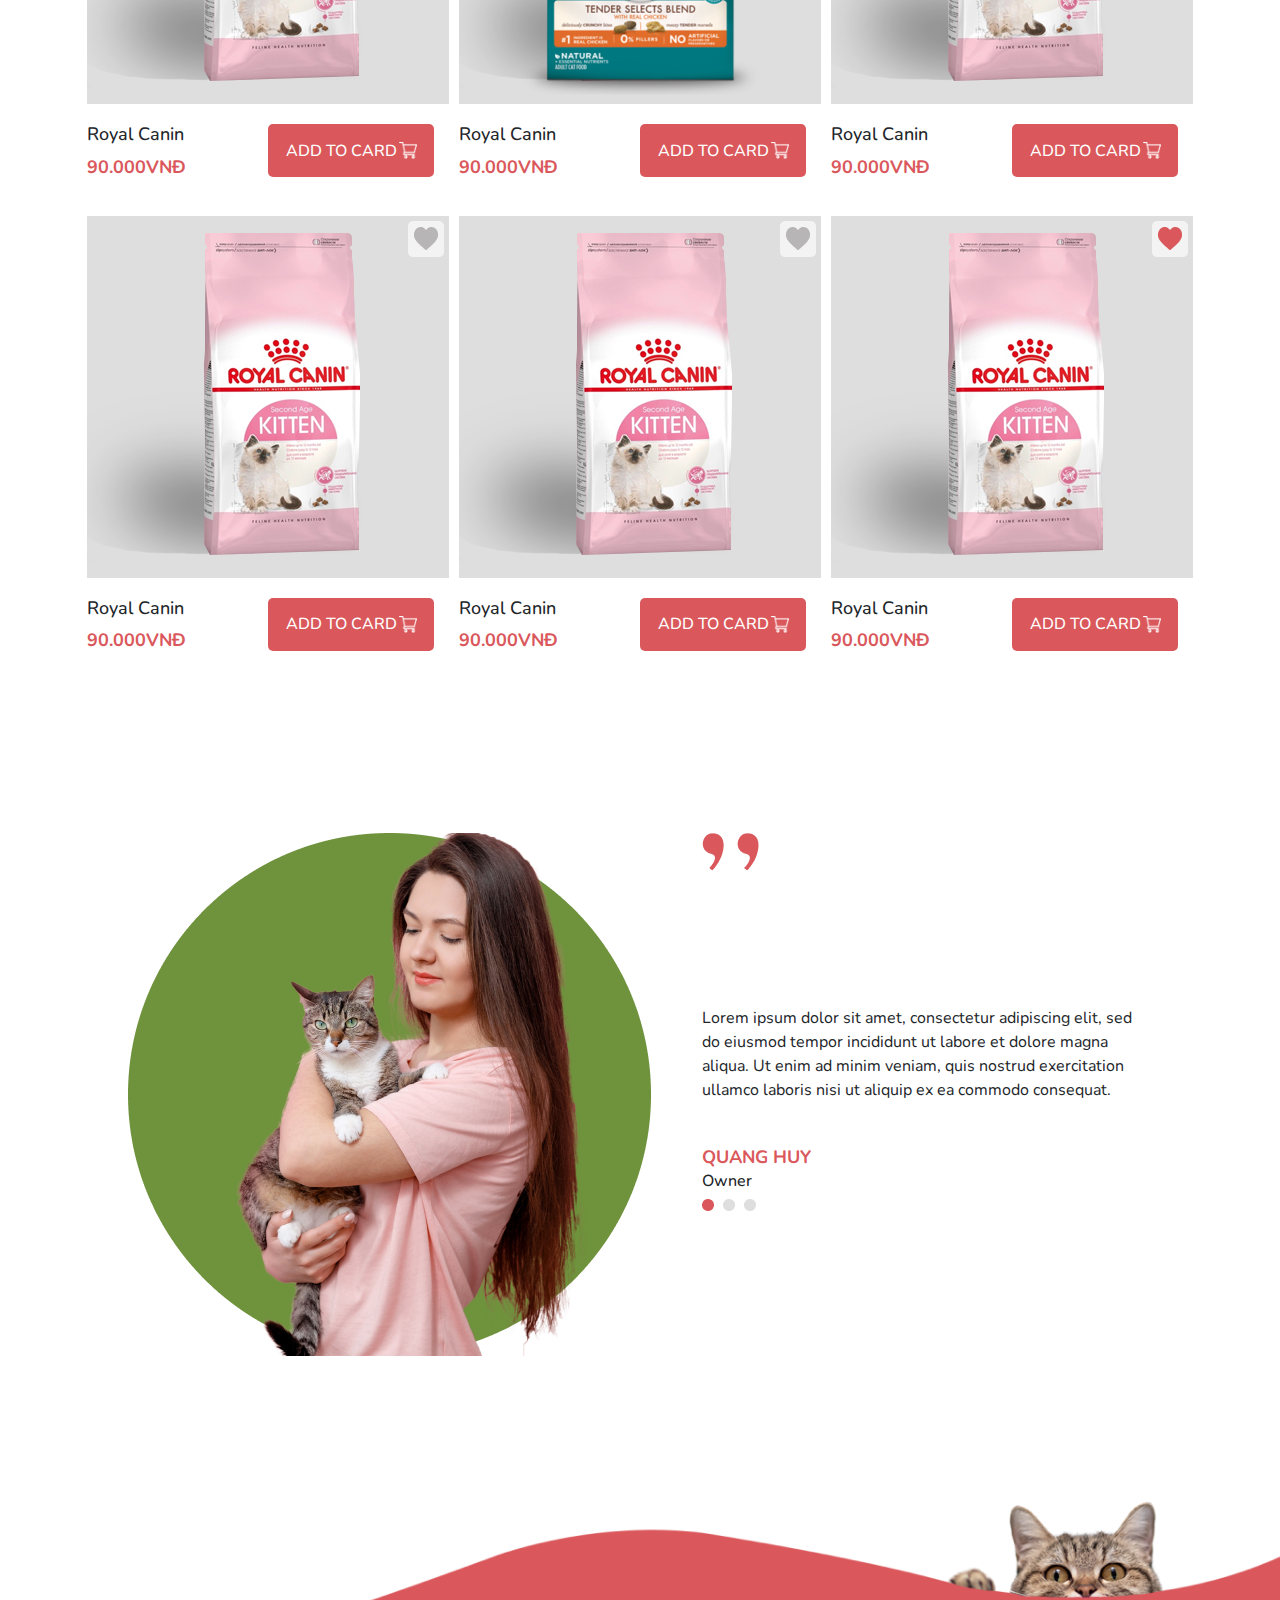
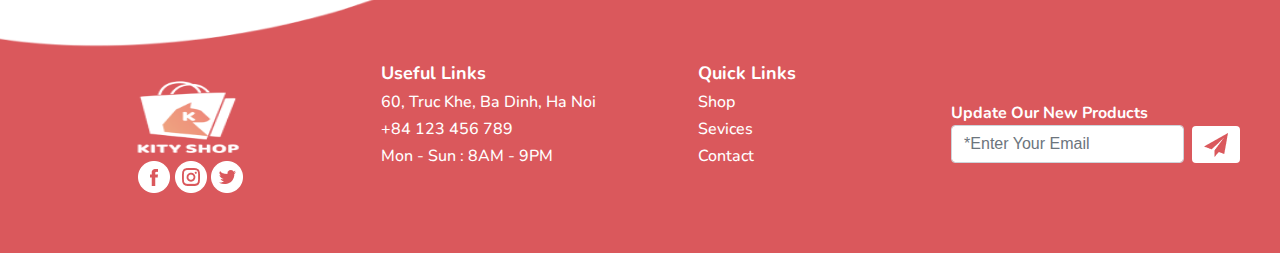
==== commit f10e7cb1: "Sua width header" ====
--- a/index.html
+++ b/index.html
@@ -43,21 +43,21 @@
         </ol>
         <div class="carousel-inner" role="listbox">
             <div class="carousel-item active">
-                <img src="./public/image/index/header.png" alt="First slide">
+                <img src="./public/image/index/header.png" alt="First slide" style="width: 100%;">
                 <div class="carousel-caption d-none d-md-block">
                     <h5>First slide label</h5>
                     <p>Praesent commodo cursus magna, vel scelerisque nisl consectetur.</p>
                 </div>
             </div>
             <div class="carousel-item">
-                <img src="./public/image/index/header.png" alt="Second slide">
+                <img src="./public/image/shop/header.png" alt="Second slide" style="width: 100%;">
                 <div class="carousel-caption d-none d-md-block">
                     <h5>Second slide label</h5>
                     <p>Praesent commodo cursus magna, vel scelerisque nisl consectetur.</p>
                 </div>
             </div>
             <div class="carousel-item">
-                <img src="./public/image/index/header.png" alt="Third slide">
+                <img src="./public/image/index/header.png" alt="Third slide" style="width: 100%;">
                 <div class="carousel-caption d-none d-md-block">
                     <h5>Third slide label</h5>
                     <p>Praesent commodo cursus magna, vel scelerisque nisl consectetur.</p>
@@ -74,27 +74,6 @@
         </a> -->
     </div>
 
-
-    <!-- <header>
-        <div class="menu">
-            <img src="./public/image/logo-final.png" alt="" class="menu-logo">
-            <div class="menu-between">
-                <h3 class="between-child"><a href="#">Home</a></h3>
-                <h3 class="between-child"><a href="#">Shop</a></h3>
-                <h3 class="between-child"><a href="#">Service</a></h3>
-                <h3 class="between-child"><a href="#">Contact</a></h3>
-            </div>
-            <div class="menu-right">
-                <a href="#"><img src="./public/icons/search.png" alt=""></i>
-                </a>
-                <a href="#"><img src="./public/icons/shopping.png" alt=""></a>
-                <a href="#"><img src="./public/icons/user.png" alt=""></a>
-            </div>
-        </div>
-        <h1 class="sendUs">SEND US</h1>
-        <h2 class="yourRequest">YOUR REQUEST</h2>
-    </header> -->
-
     <main>
         <div class="main1">
             <div class="chan">
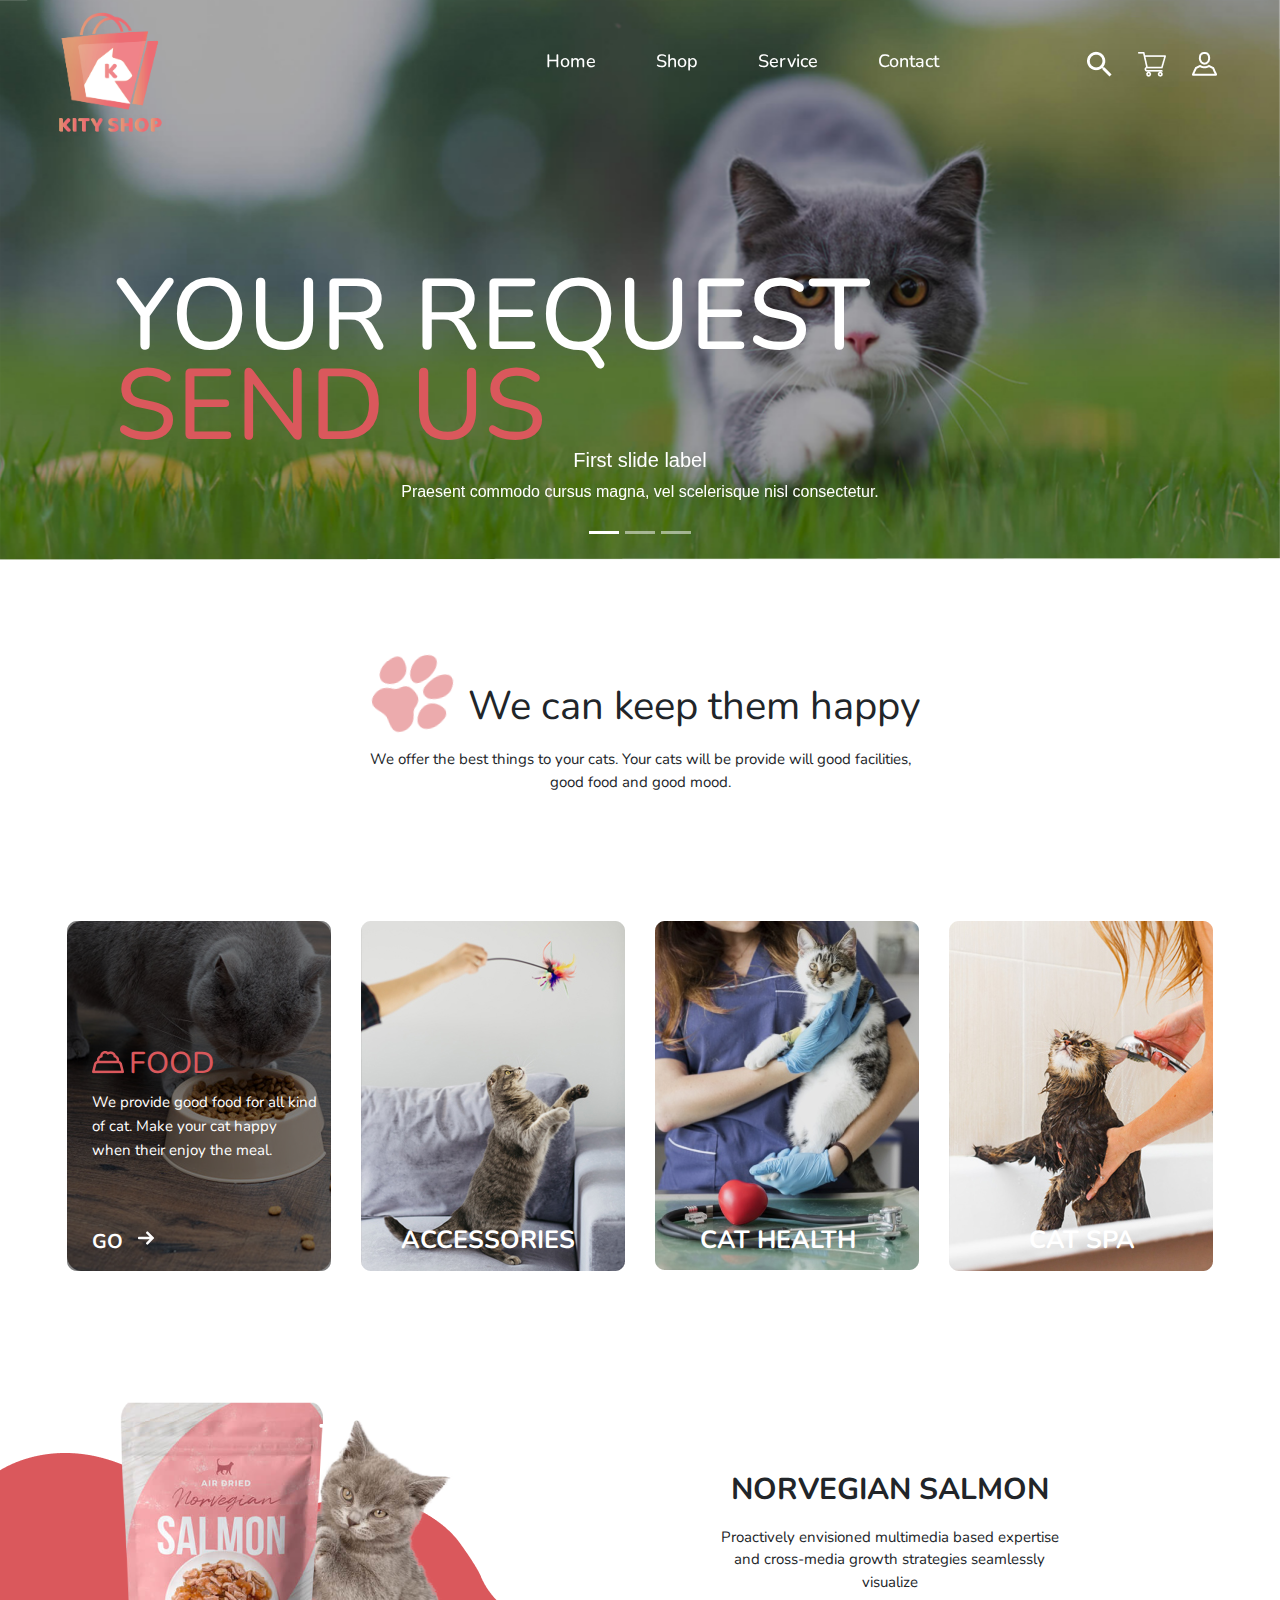
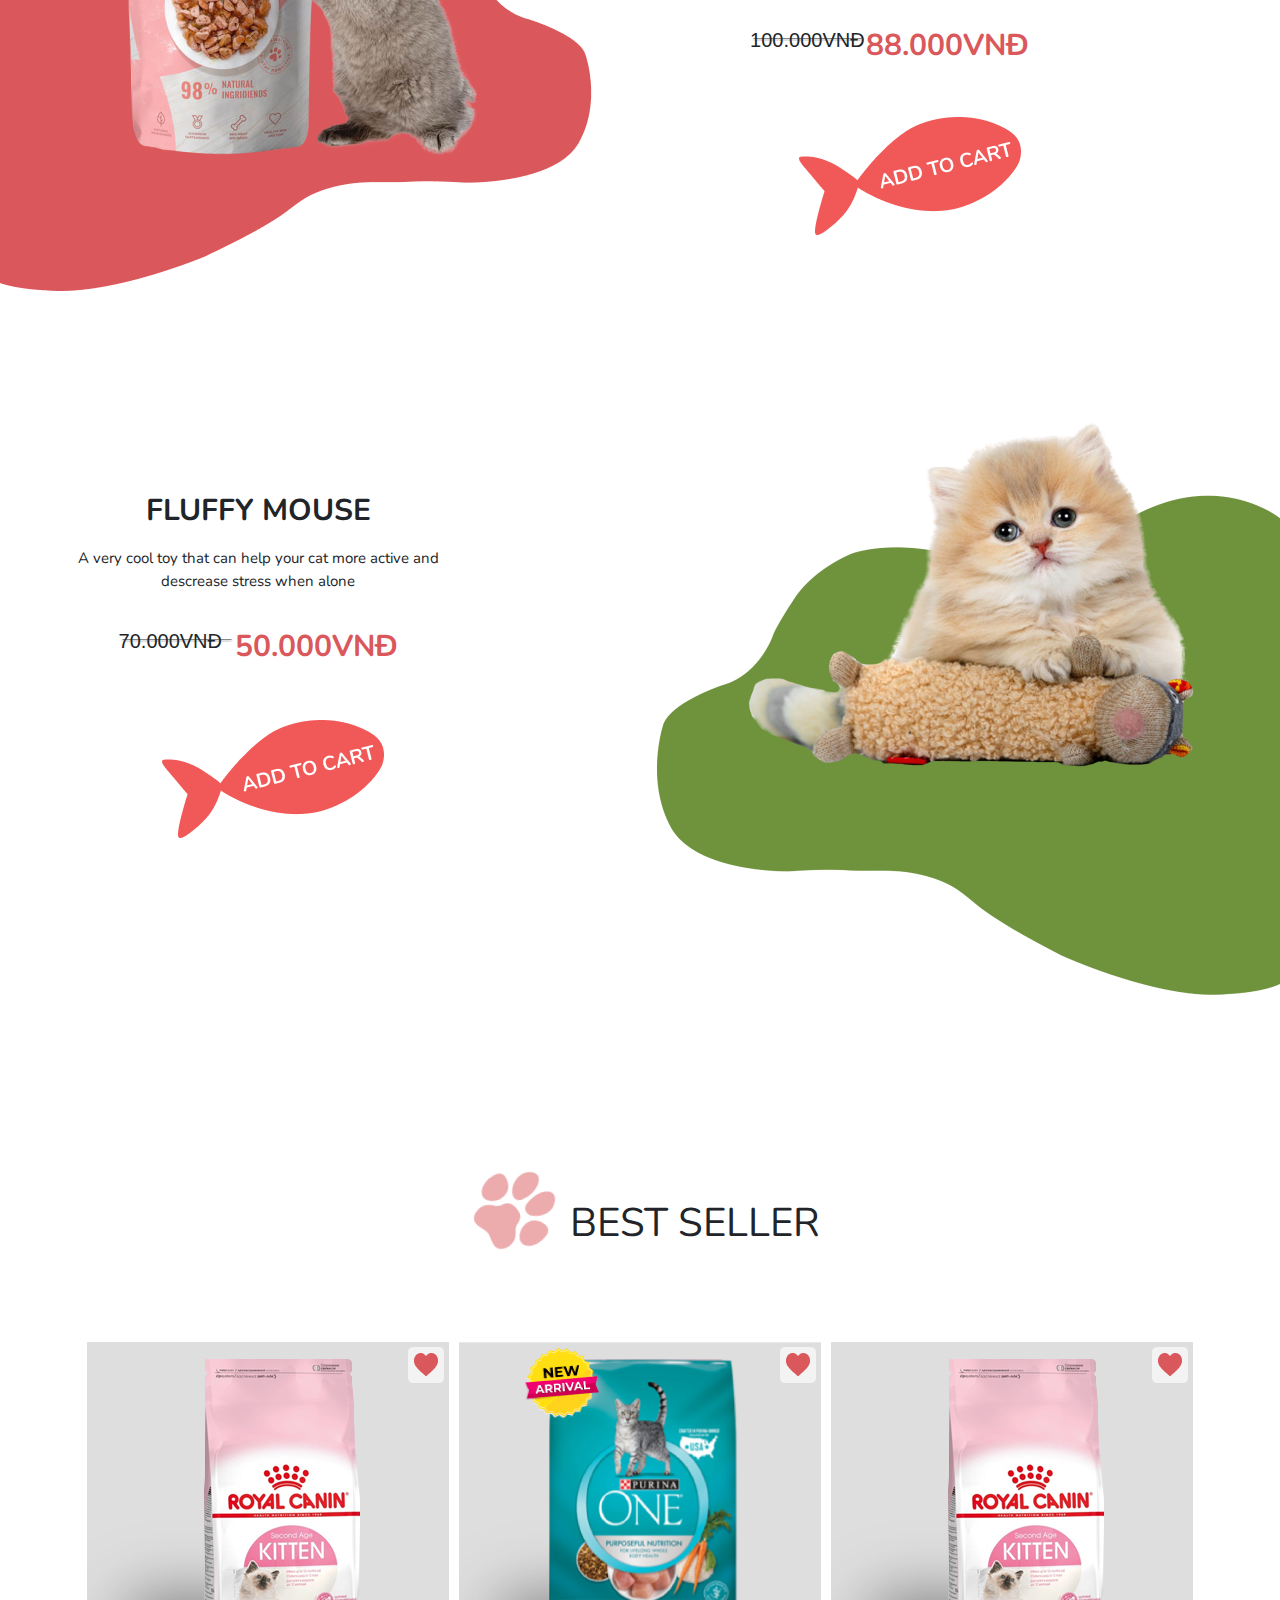
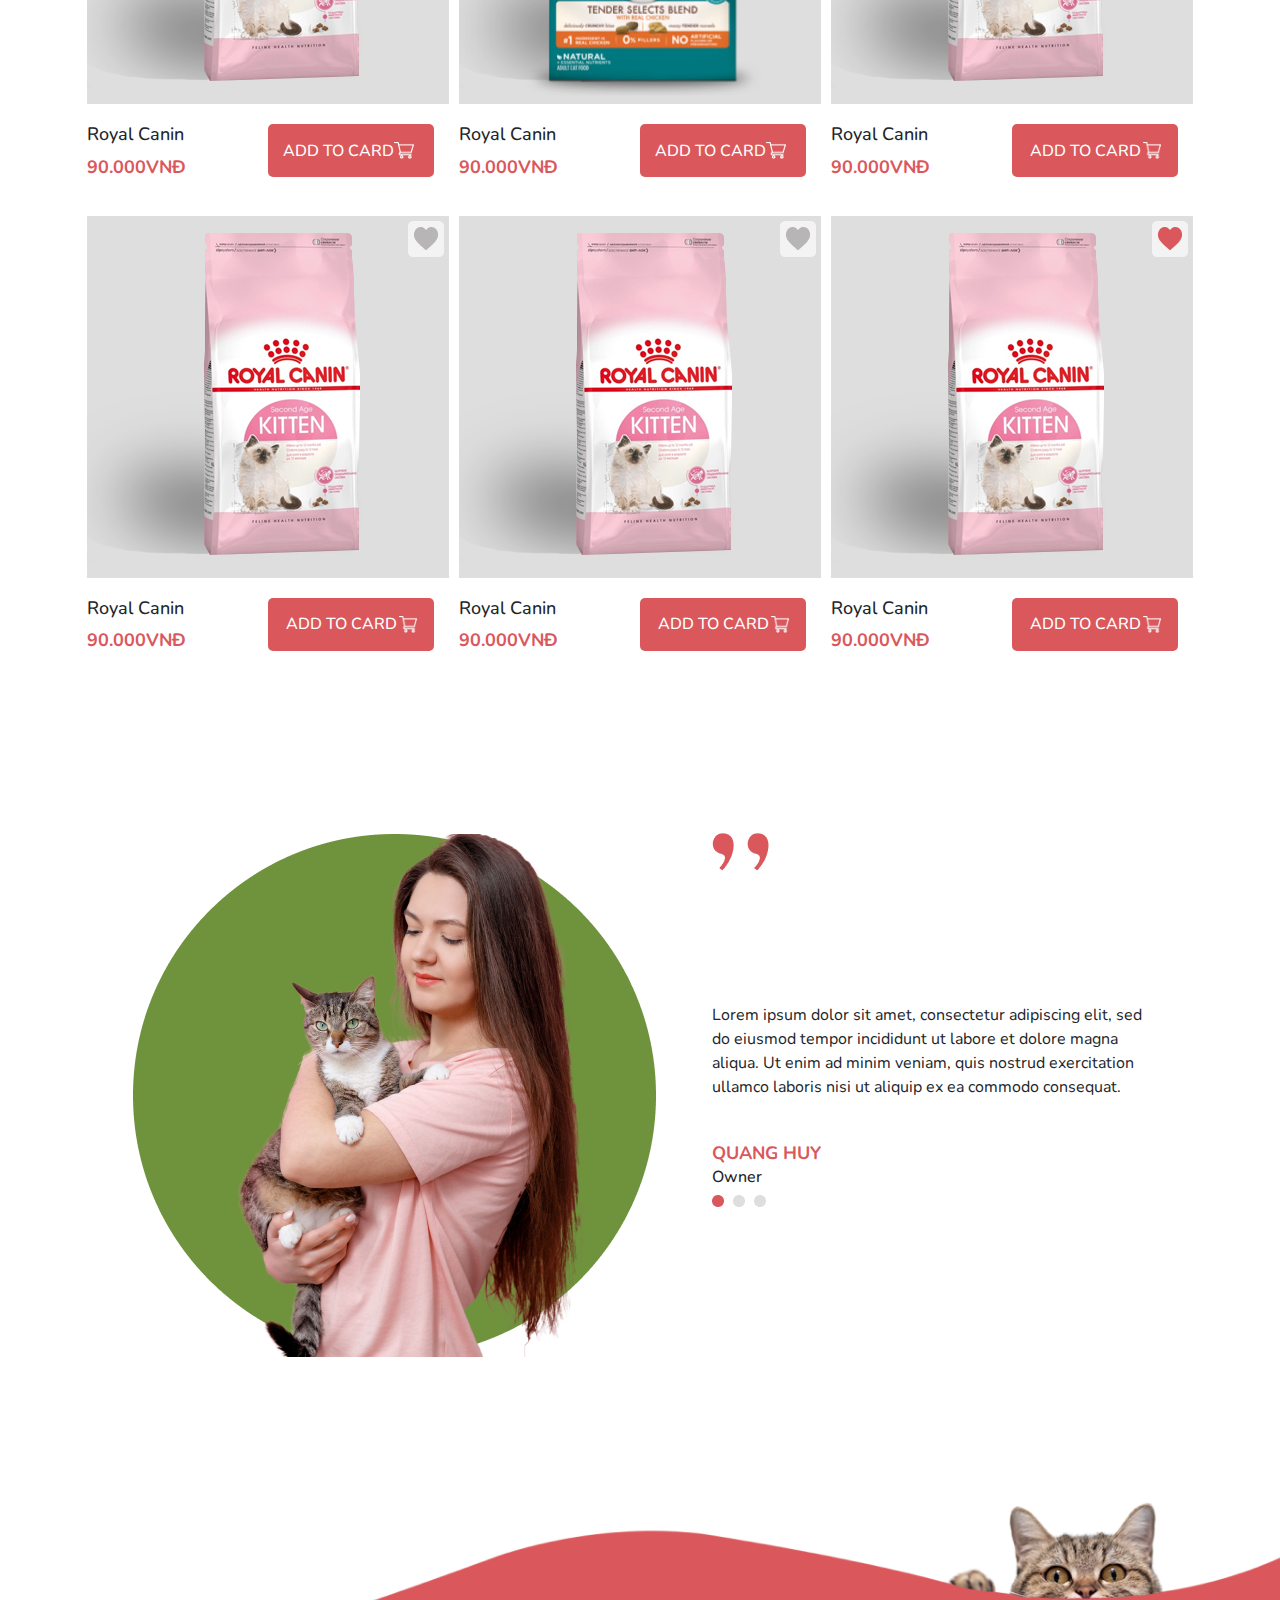
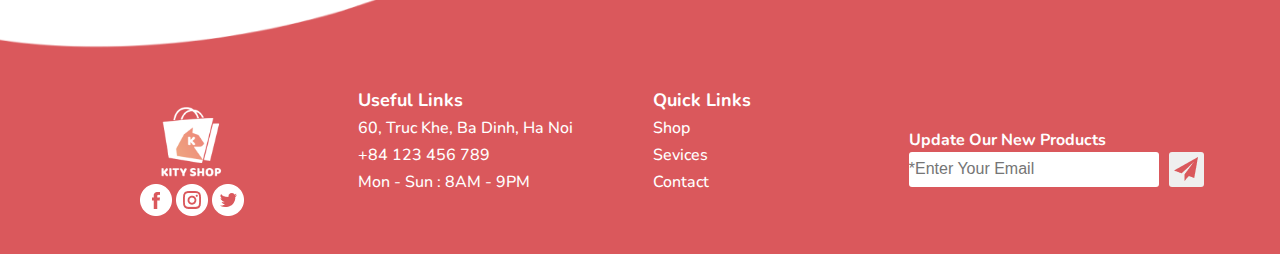
==== commit 6253284a: "alo" ====
--- a/index.html
+++ b/index.html
@@ -8,6 +8,8 @@
     <link href="https://fonts.googleapis.com/css2?family=Nunito&display=swap" rel="stylesheet">
     <link href="https://fonts.googleapis.com/css2?family=Bebas+Neue&display=swap" rel="stylesheet">
 
+    <link rel="stylesheet" href="https://cdnjs.cloudflare.com/ajax/libs/font-awesome/4.7.0/css/font-awesome.min.css">
+
     <!-- css bs4 -->
     <link rel="stylesheet" href="https://stackpath.bootstrapcdn.com/bootstrap/4.3.1/css/bootstrap.min.css" integrity="sha384-ggOyR0iXCbMQv3Xipma34MD+dH/1fQ784/j6cY/iJTQUOhcWr7x9JvoRxT2MZw1T" crossorigin="anonymous">
 
@@ -16,16 +18,42 @@
 </head>
 
 <body>
-
     <div id="carouselId" class="carousel slide slideOfYou" data-ride="carousel">
         <div class="menu">
             <img src="./public/image/logo-final.png" alt="" class="menu-logo">
+
             <div class="menu-between">
                 <h3 class="between-child"><a href="#">Home</a></h3>
                 <h3 class="between-child"><a href="#">Shop</a></h3>
                 <h3 class="between-child"><a href="#">Service</a></h3>
-                <h3 class="between-child"><a href="./contact.html">Contact</a></h3>
-            </div>
+                <h3 class="between-child-fix"><a href="./contact.html">Contact</a></h3>
+            </div>
+
+            <div class="_item">
+                <a href="#" class="layer1">
+                    <i class="fa fa-bars"></i>
+                </a>
+                <!-- Navigation links (hidden by default) -->
+                <div class="layer2">
+                    <ul>
+                        <li><a href="#">Home</a></li>
+                        <li><a href="#">Shop</a></li>
+                        <li><a href="#">Service</a></li>
+                        <li><a href="#">Contact</a></li>
+                    </ul>
+                </div>
+
+            </div>
+
+            <!-- <div class="dropdown">
+                <button onclick="myFunction()" class="dropbtn">Dropdown</button>
+                <div id="myDropdown" class="dropdown-content">
+                    <h3 class="between-child"><a href="#">Home</a></h3>
+                    <h3 class="between-child"><a href="#">Shop</a></h3>
+                    <h3 class="between-child"><a href="#">Service</a></h3>
+                    <h3 class="between-child-fix"><a href="./contact.html">Contact</a></h3>
+                </div>
+            </div> -->
             <div class="menu-right">
                 <a href="#"><img src="./public/icons/search.png" alt=""></i>
                 </a>
@@ -131,7 +159,7 @@
                 </div>
                 <div class="fish">
                     <img src="./public/image/index/fish.png" alt="">
-                    <span>ADD TO CART</span>
+                    <!-- <span>ADD TO CART</span> -->
                 </div>
             </div>
         </div>
@@ -149,7 +177,7 @@
                 </div>
                 <div class="fish">
                     <img src="./public/image/index/fish.png" alt="">
-                    <span>ADD TO CART</span>
+                    <!-- <span>ADD TO CART</span> -->
                 </div>
             </div>
             <div class="img4">
@@ -181,7 +209,24 @@
                     </div>
                 </div>
 
-                <div class="prodImg">
+                <div class="prod">
+                    <img class="prod-child1" src="./public/image/index/heart.png" alt="">
+                    <img class="prod-child2" src="./public/image/index/product-meoxanh.png" alt="product">
+                    <div class="add-cart">
+                        <div class="tex">
+                            <h3>Royal Canin</h3>
+                            <span>90.000VNĐ</span>
+                        </div>
+                        <div class="btn-cart">
+                            <button class="btn-flex">
+                                <h4>ADD TO CARD</h4>
+                                <img src="./public/icons/shopping-mini.png" alt="i">
+                            </button>
+                        </div>
+                    </div>
+                </div>
+
+                <!-- <div class="prodImg">
                     <img class="prodImg4" src="./public/image/index/new-arrival.png" alt="">
                     <img class="prodImg3" src="./public/image/index/heart-default.png" alt="">
                     <img class="prodImg2" src="./public/image/index/product1.png" alt="product">
@@ -198,8 +243,8 @@
                             </button>
                         </div>
                     </div>
-                </div>
-                <div class="prod">
+                </div> -->
+                <div class="prod-delete">
                     <img class="prod-child1" src="./public/image/index/heart.png" alt="">
                     <img class="prod-child2" src="./public/image/index/product.png" alt="product">
                     <div class="add-cart">
@@ -217,7 +262,7 @@
                 </div>
             </div>
             <div class="cate" style="margin-top:10px">
-                <div class="prod">
+                <div class="prod-delete">
                     <img class="prod-child1" src="./public/image/index/heart-default.png" alt="">
                     <img class="prod-child2" src="./public/image/index/product.png" alt="product">
                     <div class="add-cart">
@@ -233,7 +278,7 @@
                         </div>
                     </div>
                 </div>
-                <div class="prod">
+                <div class="prod-delete">
                     <img class="prod-child1" src="./public/image/index/heart-default.png" alt="">
                     <img class="prod-child2" src="./public/image/index/product.png" alt="product">
                     <div class="add-cart">
@@ -249,7 +294,7 @@
                         </div>
                     </div>
                 </div>
-                <div class="prod">
+                <div class="prod-delete">
                     <img class="prod-child1" src="./public/image/index/heart.png" alt="">
                     <img class="prod-child2" src="./public/image/index/product.png" alt="product">
                     <div class="add-cart">
@@ -270,8 +315,8 @@
 
         <div class="main6">
             <div class="img6">
-                <img class="img6-1" src="./public/image/index/owner.png" alt="owner">
-                <img src="./public/image/index/owner-green.png" alt="">
+                <img class="img6-1" src="./public/image/index/cogai.png" alt="owner">
+                <!-- <img src="./public/image/index/owner-green.png" alt=""> -->
             </div>
             <div class="tex6">
                 <img src="./public/image/index/icon-owenr.png" alt="">
@@ -291,7 +336,11 @@
         <img src="./public/image/footer.png" class="bg" alt="">
         <div class="footer-logo">
             <div class="kity-shop">
-                <img src="./public/image/logo-footer.png" class="logo" alt="" srcset="">
+
+                <div class="logo">
+                    <img src="./public/image/logo-footer.png" alt="" srcset="">
+                </div>
+
                 <div class="icons">
                     <img src="./public/icons/GroupFB.png" alt="">
                     <img src="./public/icons/GroupCamera.png" alt="">
@@ -312,13 +361,12 @@
             </div>
             <div class="update-our">
                 <span>Update Our New Products</span>
-                <div class="text-input">
-                    <form class="form-inline">
-                        <label class="sr-only" for="inlineFormInputName2">Name</label>
-                        <input type="text" class="form-control mb-2 mr-sm-2" id="inlineFormInputName2" placeholder="*Enter Your Email">
-                        <label class="sr-only" for="inlineFormInputGroupUsername2">Username</label>
-                        <button type="submit" class="btn btn-primary mb-2" style="background-color: white; border: none;"><img src="./public/icons/send 1.png" alt=""></button>
-                    </form>
+
+                <div class="inp">
+                    <div class="tex">
+                        <input type="text" class="ft-inp" placeholder="*Enter Your Email">
+                    </div>
+                    <button class="bt"><img src="./public/icons/send 1.png" alt=""></button>
                 </div>
             </div>
         </div>
@@ -328,6 +376,8 @@
     <script src="https://code.jquery.com/jquery-3.3.1.slim.min.js" integrity="sha384-q8i/X+965DzO0rT7abK41JStQIAqVgRVzpbzo5smXKp4YfRvH+8abtTE1Pi6jizo" crossorigin="anonymous"></script>
     <script src="https://cdnjs.cloudflare.com/ajax/libs/popper.js/1.14.7/umd/popper.min.js" integrity="sha384-UO2eT0CpHqdSJQ6hJty5KVphtPhzWj9WO1clHTMGa3JDZwrnQq4sF86dIHNDz0W1" crossorigin="anonymous"></script>
     <script src="https://stackpath.bootstrapcdn.com/bootstrap/4.3.1/js/bootstrap.min.js" integrity="sha384-JjSmVgyd0p3pXB1rRibZUAYoIIy6OrQ6VrjIEaFf/nJGzIxFDsf4x0xIM+B07jRM" crossorigin="anonymous"></script>
+    <!-- <script src="./javascrip/index/script.js"></script> -->
+
 </body>
 
 </html>--- a/style/index/style.css
+++ b/style/index/style.css
@@ -10,9 +10,6 @@
     position: absolute;
     display: flex;
     width: 100%; }
-    .slideOfYou .menu .menu-logo {
-      width: 18%;
-      height: 18%; }
     .slideOfYou .menu .menu-between {
       width: 41%;
       display: flex;
@@ -30,6 +27,20 @@
             text-decoration: underline;
             transition: 0.5s;
             text-decoration-color: #da585c; }
+      .slideOfYou .menu .menu-between .between-child-fix {
+        margin-left: 18%;
+        font-size: 18px;
+        font-family: "Nunito", sans-serif; }
+        .slideOfYou .menu .menu-between .between-child-fix a {
+          text-decoration: none;
+          color: white; }
+          .slideOfYou .menu .menu-between .between-child-fix a:hover {
+            text-decoration: underline;
+            transition: 0.5s;
+            text-decoration-color: #da585c; }
+    .slideOfYou .menu .menu-logo {
+      width: 18%;
+      height: 18%; }
     .slideOfYou .menu .menu-right {
       width: 20%;
       padding-top: 4%;
@@ -37,6 +48,8 @@
       .slideOfYou .menu .menu-right img {
         font-size: 32px;
         padding-left: 10%; }
+    .slideOfYou .menu ._item {
+      visibility: hidden; }
   .slideOfYou .sendUs {
     position: absolute;
     z-index: 2;
@@ -44,7 +57,7 @@
     margin-top: 27%;
     margin-left: 9%;
     font-size: 100px;
-    font-family: "Bebas Neue", cursive; }
+    font-family: "Nunito", sans-serif; }
   .slideOfYou .yourRequest {
     z-index: 2;
     position: absolute;
@@ -52,7 +65,7 @@
     margin-top: 20%;
     margin-left: 9%;
     font-size: 100px;
-    font-family: "Bebas Neue", cursive; }
+    font-family: "Nunito", sans-serif; }
 
 header {
   background-image: url("../../public/image/index/header.png");
@@ -67,6 +80,8 @@
     header .menu .menu-logo {
       width: 18%;
       height: 18%; }
+    header .menu .btn-dropdow {
+      opacity: 0; }
     header .menu .menu-between {
       width: 41%;
       display: flex;
@@ -95,19 +110,19 @@
     margin-top: 5%;
     margin-left: 9%;
     font-size: 100px;
-    font-family: "Bebas Neue", cursive; }
+    font-family: "Nunito", sans-serif; }
   header .yourRequest {
     color: white;
     margin-left: 9%;
     font-size: 100px;
-    font-family: "Bebas Neue", cursive; }
+    font-family: "Nunito", sans-serif; }
 
 main .main1 {
   margin-top: 6%;
   margin-bottom: 10%; }
   main .main1 .chan {
     display: flex;
-    font-family: "Bebas Neue", cursive;
+    font-family: "Nunito", sans-serif;
     font-size: 40px;
     justify-content: center; }
     main .main1 .chan .xoay {
@@ -240,15 +255,6 @@
       main .main3 .tex3 .fish img {
         margin-left: 20%;
         margin-top: 5%; }
-      main .main3 .tex3 .fish span {
-        top: 35px;
-        left: 150px;
-        position: absolute;
-        transform: rotate(-15deg);
-        font-family: "Nunito", sans-serif;
-        font-size: 20px;
-        font-weight: bold;
-        color: white; }
 main .main4 {
   width: 100%;
   display: flex;
@@ -294,22 +300,13 @@
       main .main4 .tex4 .fish img {
         margin-left: 20%;
         margin-top: 5%; }
-      main .main4 .tex4 .fish span {
-        top: 35px;
-        left: 150px;
-        position: absolute;
-        transform: rotate(-15deg);
-        font-family: "Nunito", sans-serif;
-        font-size: 20px;
-        font-weight: bold;
-        color: white; }
   main .main4 .img4 {
     width: 50%; }
     main .main4 .img4 img {
       float: right; }
 main .b-seller {
   display: flex;
-  font-family: "Bebas Neue", cursive;
+  font-family: "Nunito", sans-serif;
   font-size: 40px;
   justify-content: center; }
   main .b-seller .xoay {
@@ -362,6 +359,51 @@
               display: inline;
               color: white; }
             main .main5 .cate .prod .add-cart .btn-cart .btn-flex img {
+              margin-right: 5px;
+              width: 20px;
+              height: 17px;
+              color: white; }
+    main .main5 .cate .prod-delete {
+      margin-left: 5px;
+      margin-right: 5px;
+      position: relative; }
+      main .main5 .cate .prod-delete .prod-child1 {
+        position: absolute;
+        top: 5px;
+        right: 5px; }
+      main .main5 .cate .prod-delete .add-cart {
+        display: flex;
+        width: 100%;
+        margin-top: 20px;
+        margin-bottom: 25px; }
+        main .main5 .cate .prod-delete .add-cart .tex {
+          width: 50%; }
+          main .main5 .cate .prod-delete .add-cart .tex h3 {
+            font-size: 18px;
+            font-family: "Nunito", sans-serif; }
+          main .main5 .cate .prod-delete .add-cart .tex span {
+            font-size: 18px;
+            font-family: "Nunito", sans-serif;
+            color: #da585c;
+            font-weight: bold; }
+        main .main5 .cate .prod-delete .add-cart .btn-cart {
+          width: 50%; }
+          main .main5 .cate .prod-delete .add-cart .btn-cart .btn-flex {
+            display: flex;
+            justify-content: center;
+            align-items: center;
+            width: 166px;
+            height: 53px;
+            border: none;
+            background-color: #da585c;
+            border-radius: 5px; }
+            main .main5 .cate .prod-delete .add-cart .btn-cart .btn-flex h4 {
+              padding-top: 10px;
+              font-family: "Nunito", sans-serif;
+              font-size: 16px;
+              display: inline;
+              color: white; }
+            main .main5 .cate .prod-delete .add-cart .btn-cart .btn-flex img {
               padding-left: 2px;
               width: 20px;
               height: 17px;
@@ -423,10 +465,6 @@
 main .main6 {
   display: flex;
   margin: 12% 10% 6% 10%; }
-  main .main6 .img6 {
-    position: relative; }
-    main .main6 .img6 .img6-1 {
-      position: absolute; }
   main .main6 .tex6 {
     margin-left: 5%; }
     main .main6 .tex6 img {
@@ -452,29 +490,28 @@
         margin-right: 2%; }
 
 footer {
-  width: 100%;
-  height: 100px; }
+  width: 100%; }
   footer .bg {
     position: absolute;
     z-index: -1;
     width: 100%; }
   footer .footer-logo {
-    padding-top: 13%;
+    padding-top: 15%;
     display: flex; }
     footer .footer-logo .kity-shop {
       width: 20%;
       padding-top: 6%;
       margin-left: 5%; }
-      footer .footer-logo .kity-shop .logo {
-        width: 75%;
-        height: 50%;
-        padding-left: 20%; }
+      footer .footer-logo .kity-shop .logo img {
+        width: 65%;
+        height: 55%;
+        padding-left: 33%; }
       footer .footer-logo .kity-shop .icons {
         text-align: center; }
     footer .footer-logo .about-us {
       width: 20%;
       padding-top: 5%;
-      margin-left: 5%; }
+      margin-left: 3%; }
       footer .footer-logo .about-us .top {
         font-family: "Nunito", sans-serif;
         font-size: 18px;
@@ -487,7 +524,7 @@
     footer .footer-logo .quick-link {
       width: 20%;
       padding-top: 5%;
-      margin-left: 5%; }
+      margin-left: 3%; }
       footer .footer-logo .quick-link .top {
         font-family: "Nunito", sans-serif;
         font-size: 18px;
@@ -505,5 +542,468 @@
         font-size: 16px;
         color: white;
         font-weight: bold; }
+      footer .footer-logo .update-our .inp {
+        display: flex; }
+        footer .footer-logo .update-our .inp .tex {
+          margin-right: 3%; }
+          footer .footer-logo .update-our .inp .tex .ft-inp {
+            border: none;
+            border-radius: 3px;
+            width: 250px;
+            height: 35px;
+            color: #DA585C; }
+        footer .footer-logo .update-our .inp button {
+          border: none;
+          width: 35px;
+          height: 35px;
+          border-radius: 3px; }
+          footer .footer-logo .update-our .inp button img {
+            padding: 5px; }
+
+@media (max-width: 992px) {
+  .slideOfYou .menu .menu-between {
+    visibility: hidden; }
+    .slideOfYou .menu .menu-between .between-child-fix {
+      position: absolute; }
+  .slideOfYou .menu ._item {
+    visibility: visible;
+    position: relative;
+    float: right;
+    color: white;
+    padding: 14px 16px;
+    text-decoration: none;
+    font-size: 17px;
+    top: 70px;
+    right: 5px; }
+    .slideOfYou .menu ._item .layer1 {
+      position: absolute;
+      top: -51px;
+      left: 145px; }
+      .slideOfYou .menu ._item .layer1 i {
+        color: white; }
+    .slideOfYou .menu ._item .layer2 {
+      visibility: hidden;
+      position: absolute;
+      top: -20px;
+      left: 105px; }
+      .slideOfYou .menu ._item .layer2 ul li {
+        list-style: none; }
+        .slideOfYou .menu ._item .layer2 ul li a {
+          color: white;
+          font-size: 16px;
+          float: right;
+          text-decoration: none; }
+    .slideOfYou .menu ._item:hover .layer2 {
+      visibility: visible; }
+  .slideOfYou .menu .menu-right {
+    position: absolute;
+    opacity: 0; }
+  .slideOfYou .sendUs {
+    font-size: 50px; }
+  .slideOfYou .yourRequest {
+    font-size: 50px; }
+
+  main .main1 {
+    margin-top: 4%;
+    margin-bottom: 8%; }
+    main .main1 .chan .xoay {
+      width: 10%; }
+    main .main1 .chan span {
+      font-size: 25px; }
+    main .main1 .weOffer {
+      font-size: 10px; }
+  main .main2 {
+    opacity: 0;
+    position: absolute; }
+    main .main2 .anh3 {
+      position: absolute; }
+    main .main2 .anh4 {
+      position: absolute; }
+  main .main3 .img3 img {
+    width: 120%; }
+  main .main3 .tex3 {
+    padding-left: 15%;
+    margin-left: 0%;
+    margin-right: 11%; }
+    main .main3 .tex3 h3 {
+      font-size: 20px; }
+    main .main3 .tex3 span {
+      font-size: 10px; }
+    main .main3 .tex3 .price .hr h5 {
+      font-size: 13px;
+      top: 5px; }
+    main .main3 .tex3 .price .hr img {
+      width: 80px; }
+    main .main3 .tex3 .price h3 {
+      padding-top: 5px;
+      font-size: 13px; }
+    main .main3 .tex3 .fish {
+      margin-top: 3%; }
+      main .main3 .tex3 .fish img {
+        width: 50%; }
+  main .main4 {
+    margin-top: 100px;
+    margin-bottom: 30px; }
+    main .main4 .tex4 {
+      padding-left: 10%;
+      margin-left: 3%;
+      margin-right: 16%; }
+      main .main4 .tex4 h3 {
+        font-size: 20px; }
+      main .main4 .tex4 span {
+        font-size: 10px; }
+      main .main4 .tex4 .price .hr h5 {
+        font-size: 13px;
+        top: 5px; }
+      main .main4 .tex4 .price .hr img {
+        width: 80px; }
+      main .main4 .tex4 .price h3 {
+        padding-top: 5px;
+        font-size: 13px; }
+      main .main4 .tex4 .fish {
+        margin-top: 3%; }
+        main .main4 .tex4 .fish img {
+          width: 50%; }
+    main .main4 .img4 img {
+      width: 120%; }
+  main .b-seller {
+    font-size: 25px; }
+    main .b-seller .xoay {
+      width: 10%; }
+  main .main5 .cate .prod-delete {
+    opacity: 0;
+    position: absolute; }
+  main .main5 .cate .prod {
+    width: 50%; }
+    main .main5 .cate .prod .prod-child1 {
+      top: 5px;
+      right: 5px; }
+    main .main5 .cate .prod .prod-child2 {
+      width: 100%; }
+    main .main5 .cate .prod .add-cart {
+      width: 100%; }
+      main .main5 .cate .prod .add-cart .tex {
+        padding-left: 2%;
+        width: 50%; }
+        main .main5 .cate .prod .add-cart .tex h3 {
+          font-size: 15px;
+          margin-bottom: 0px; }
+        main .main5 .cate .prod .add-cart .tex span {
+          font-size: 15px; }
+      main .main5 .cate .prod .add-cart .btn-cart {
+        width: 40%;
+        padding-right: 4%; }
+        main .main5 .cate .prod .add-cart .btn-cart .btn-flex {
+          width: 120px;
+          height: 40px; }
+          main .main5 .cate .prod .add-cart .btn-cart .btn-flex h4 {
+            font-size: 10px; }
+  main .main6 .img6 {
+    width: 250%; }
+    main .main6 .img6 .img6-1 {
+      width: 100%; }
+  main .main6 .tex6 img {
+    width: 13%;
+    padding-top: 5%; }
+  main .main6 .tex6 span {
+    font-size: 10px;
+    margin-top: 20%; }
+  main .main6 .tex6 h3 {
+    font-size: 12px; }
+  main .main6 .tex6 h4 {
+    font-size: 10px; }
+  main .main6 .tex6 .icons-main6 img {
+    width: 5%; }
+
+  footer {
+    height: 120px; }
+    footer .footer-logo {
+      padding-top: 14%; }
+      footer .footer-logo .kity-shop {
+        padding-top: 0%; }
+        footer .footer-logo .kity-shop .logo {
+          margin-top: 40px; }
+          footer .footer-logo .kity-shop .logo img {
+            width: 80%;
+            height: 65%;
+            display: block; }
+        footer .footer-logo .kity-shop .icons {
+          height: 15px;
+          display: flex;
+          justify-content: center;
+          align-items: center; }
+          footer .footer-logo .kity-shop .icons img {
+            width: 20px;
+            height: 16px;
+            padding-left: 4px; }
+      footer .footer-logo .about-us {
+        width: 31%;
+        padding-top: 7%;
+        margin-left: 10%; }
+        footer .footer-logo .about-us .top {
+          opacity: 0;
+          font-size: 0px; }
+        footer .footer-logo .about-us .text1 {
+          font-size: 12px;
+          font-weight: lighter; }
+      footer .footer-logo .quick-link {
+        width: 1%;
+        opacity: 0;
+        padding-top: 0%; }
+        footer .footer-logo .quick-link .top {
+          font-size: 0px; }
+        footer .footer-logo .quick-link .text2 {
+          font-size: 0px; }
+      footer .footer-logo .update-our {
+        width: 40%;
+        padding-top: 8%;
+        margin-left: 20px; }
+        footer .footer-logo .update-our span {
+          visibility: hidden;
+          font-size: 1px; }
+        footer .footer-logo .update-our .inp .tex .ft-inp {
+          width: 125px;
+          height: 20px;
+          font-size: 10px; }
+        footer .footer-logo .update-our .inp button {
+          margin-top: 4px;
+          width: 20px;
+          height: 20px; }
+          footer .footer-logo .update-our .inp button img {
+            width: 15px;
+            height: 15px;
+            padding: 2px; } }
+@media (max-width: 576px) {
+  .active {
+    background-color: #4CAF50;
+    color: white; }
+
+  .slideOfYou .menu {
+    display: flex; }
+    .slideOfYou .menu .menu-between {
+      visibility: hidden; }
+    .slideOfYou .menu .between-child-fix {
+      position: absolute; }
+    .slideOfYou .menu ._item {
+      visibility: visible;
+      position: relative;
+      float: right;
+      color: white;
+      padding: 14px 16px;
+      text-decoration: none;
+      font-size: 17px;
+      top: 70px;
+      right: 5px; }
+      .slideOfYou .menu ._item .layer1 {
+        position: absolute;
+        top: -58px;
+        left: 90px; }
+        .slideOfYou .menu ._item .layer1 i {
+          color: white; }
+      .slideOfYou .menu ._item .layer2 {
+        visibility: hidden;
+        position: absolute;
+        top: -33px;
+        left: 58px; }
+        .slideOfYou .menu ._item .layer2 ul li {
+          list-style: none; }
+          .slideOfYou .menu ._item .layer2 ul li a {
+            color: white;
+            font-size: 14px;
+            float: right;
+            text-decoration: none; }
+      .slideOfYou .menu ._item:hover .layer2 {
+        visibility: visible; }
+    .slideOfYou .menu .menu-right {
+      position: absolute;
+      opacity: 0; }
+  .slideOfYou .sendUs {
+    font-size: 25px; }
+  .slideOfYou .yourRequest {
+    font-size: 25px; }
+
+  main .main1 {
+    margin-top: 4%;
+    margin-bottom: 8%; }
+    main .main1 .chan .xoay {
+      width: 13%; }
+    main .main1 .chan span {
+      font-size: 25px; }
+    main .main1 .weOffer {
+      font-size: 10px; }
+  main .main2 {
+    opacity: 0;
+    position: absolute; }
+    main .main2 .anh2 {
+      position: absolute; }
+    main .main2 .anh3 {
+      position: absolute; }
+    main .main2 .anh4 {
+      position: absolute; }
+  main .main3 {
+    margin-top: 50px; }
+    main .main3 .img3 img {
+      width: 120%;
+      padding-top: 45px; }
+    main .main3 .tex3 {
+      padding-left: 15%;
+      margin-left: 0%;
+      margin-right: 11%; }
+      main .main3 .tex3 h3 {
+        font-size: 20px; }
+      main .main3 .tex3 span {
+        font-size: 10px; }
+      main .main3 .tex3 .price .hr h5 {
+        font-size: 13px;
+        top: 5px; }
+      main .main3 .tex3 .price .hr img {
+        width: 80px; }
+      main .main3 .tex3 .price h3 {
+        padding-top: 5px;
+        font-size: 13px; }
+      main .main3 .tex3 .fish {
+        margin-top: 3%; }
+        main .main3 .tex3 .fish img {
+          width: 50%; }
+  main .main4 {
+    margin-top: 50px;
+    margin-bottom: 50px; }
+    main .main4 .tex4 {
+      padding-left: 10%;
+      margin-left: 3%;
+      margin-right: 16%; }
+      main .main4 .tex4 h3 {
+        font-size: 20px; }
+      main .main4 .tex4 span {
+        font-size: 10px; }
+      main .main4 .tex4 .price .hr h5 {
+        font-size: 13px;
+        top: 5px; }
+      main .main4 .tex4 .price .hr img {
+        width: 80px; }
+      main .main4 .tex4 .price h3 {
+        padding-top: 5px;
+        font-size: 13px; }
+      main .main4 .tex4 .fish {
+        margin-top: 3%; }
+        main .main4 .tex4 .fish img {
+          width: 50%; }
+    main .main4 .img4 img {
+      width: 120%;
+      padding-top: 40px; }
+  main .b-seller {
+    font-size: 25px; }
+    main .b-seller .xoay {
+      width: 10%; }
+  main .main5 .cate .prod-delete {
+    opacity: 0;
+    position: absolute; }
+    main .main5 .cate .prod-delete .add-cart {
+      margin-bottom: 0px; }
+  main .main5 .cate .prod {
+    width: 50%; }
+    main .main5 .cate .prod .prod-child1 {
+      top: 5px;
+      right: 5px; }
+    main .main5 .cate .prod .prod-child2 {
+      width: 100%; }
+    main .main5 .cate .prod .add-cart {
+      width: 100%;
+      margin-bottom: 0px; }
+      main .main5 .cate .prod .add-cart .tex {
+        padding-left: 2%;
+        width: 50%; }
+        main .main5 .cate .prod .add-cart .tex h3 {
+          font-size: 10px;
+          margin-bottom: 0px; }
+        main .main5 .cate .prod .add-cart .tex span {
+          font-size: 10px; }
+      main .main5 .cate .prod .add-cart .btn-cart {
+        width: 40%;
+        padding-right: 4%; }
+        main .main5 .cate .prod .add-cart .btn-cart .btn-flex {
+          width: 70px;
+          height: 30px; }
+          main .main5 .cate .prod .add-cart .btn-cart .btn-flex h4 {
+            font-size: 7px;
+            padding-left: 1px; }
+          main .main5 .cate .prod .add-cart .btn-cart .btn-flex img {
+            padding-left: 1px;
+            width: 10px;
+            height: 10px; }
+  main .main6 .img6 {
+    width: 250%; }
+    main .main6 .img6 .img6-1 {
+      width: 100%; }
+  main .main6 .tex6 img {
+    width: 13%;
+    padding-top: 5%; }
+  main .main6 .tex6 span {
+    font-size: 10px;
+    margin-top: 20%; }
+  main .main6 .tex6 h3 {
+    font-size: 12px; }
+  main .main6 .tex6 h4 {
+    font-size: 10px; }
+  main .main6 .tex6 .icons-main6 img {
+    width: 5%; }
+
+  footer {
+    height: 120px; }
+    footer .footer-logo {
+      padding-top: 12%; }
+      footer .footer-logo .kity-shop {
+        padding-top: 0%; }
+        footer .footer-logo .kity-shop .logo {
+          margin-top: 20px; }
+          footer .footer-logo .kity-shop .logo img {
+            width: 80%;
+            height: 65%;
+            display: block; }
+        footer .footer-logo .kity-shop .icons {
+          height: 15px;
+          display: flex;
+          justify-content: center;
+          align-items: center; }
+          footer .footer-logo .kity-shop .icons img {
+            width: 10px;
+            height: 10px;
+            padding-left: 1px; }
+      footer .footer-logo .about-us {
+        width: 30%;
+        padding-top: 5%;
+        margin-left: 10%; }
+        footer .footer-logo .about-us .top {
+          opacity: 0;
+          font-size: 0px; }
+        footer .footer-logo .about-us .text1 {
+          font-size: 8px;
+          font-weight: lighter; }
+      footer .footer-logo .quick-link {
+        width: 1%;
+        opacity: 0;
+        padding-top: 0%; }
+        footer .footer-logo .quick-link .top {
+          font-size: 0px; }
+        footer .footer-logo .quick-link .text2 {
+          font-size: 0px; }
+      footer .footer-logo .update-our {
+        width: 30%;
+        padding-top: 0%; }
+        footer .footer-logo .update-our span {
+          visibility: hidden;
+          font-size: 1px; }
+        footer .footer-logo .update-our .inp .tex .ft-inp {
+          width: 80px;
+          height: 20px;
+          font-size: 10px; }
+        footer .footer-logo .update-our .inp button {
+          margin-top: 4px;
+          width: 20px;
+          height: 20px; }
+          footer .footer-logo .update-our .inp button img {
+            width: 15px;
+            height: 15px;
+            padding: 2px; } }
 
 /*# sourceMappingURL=style.css.map */
